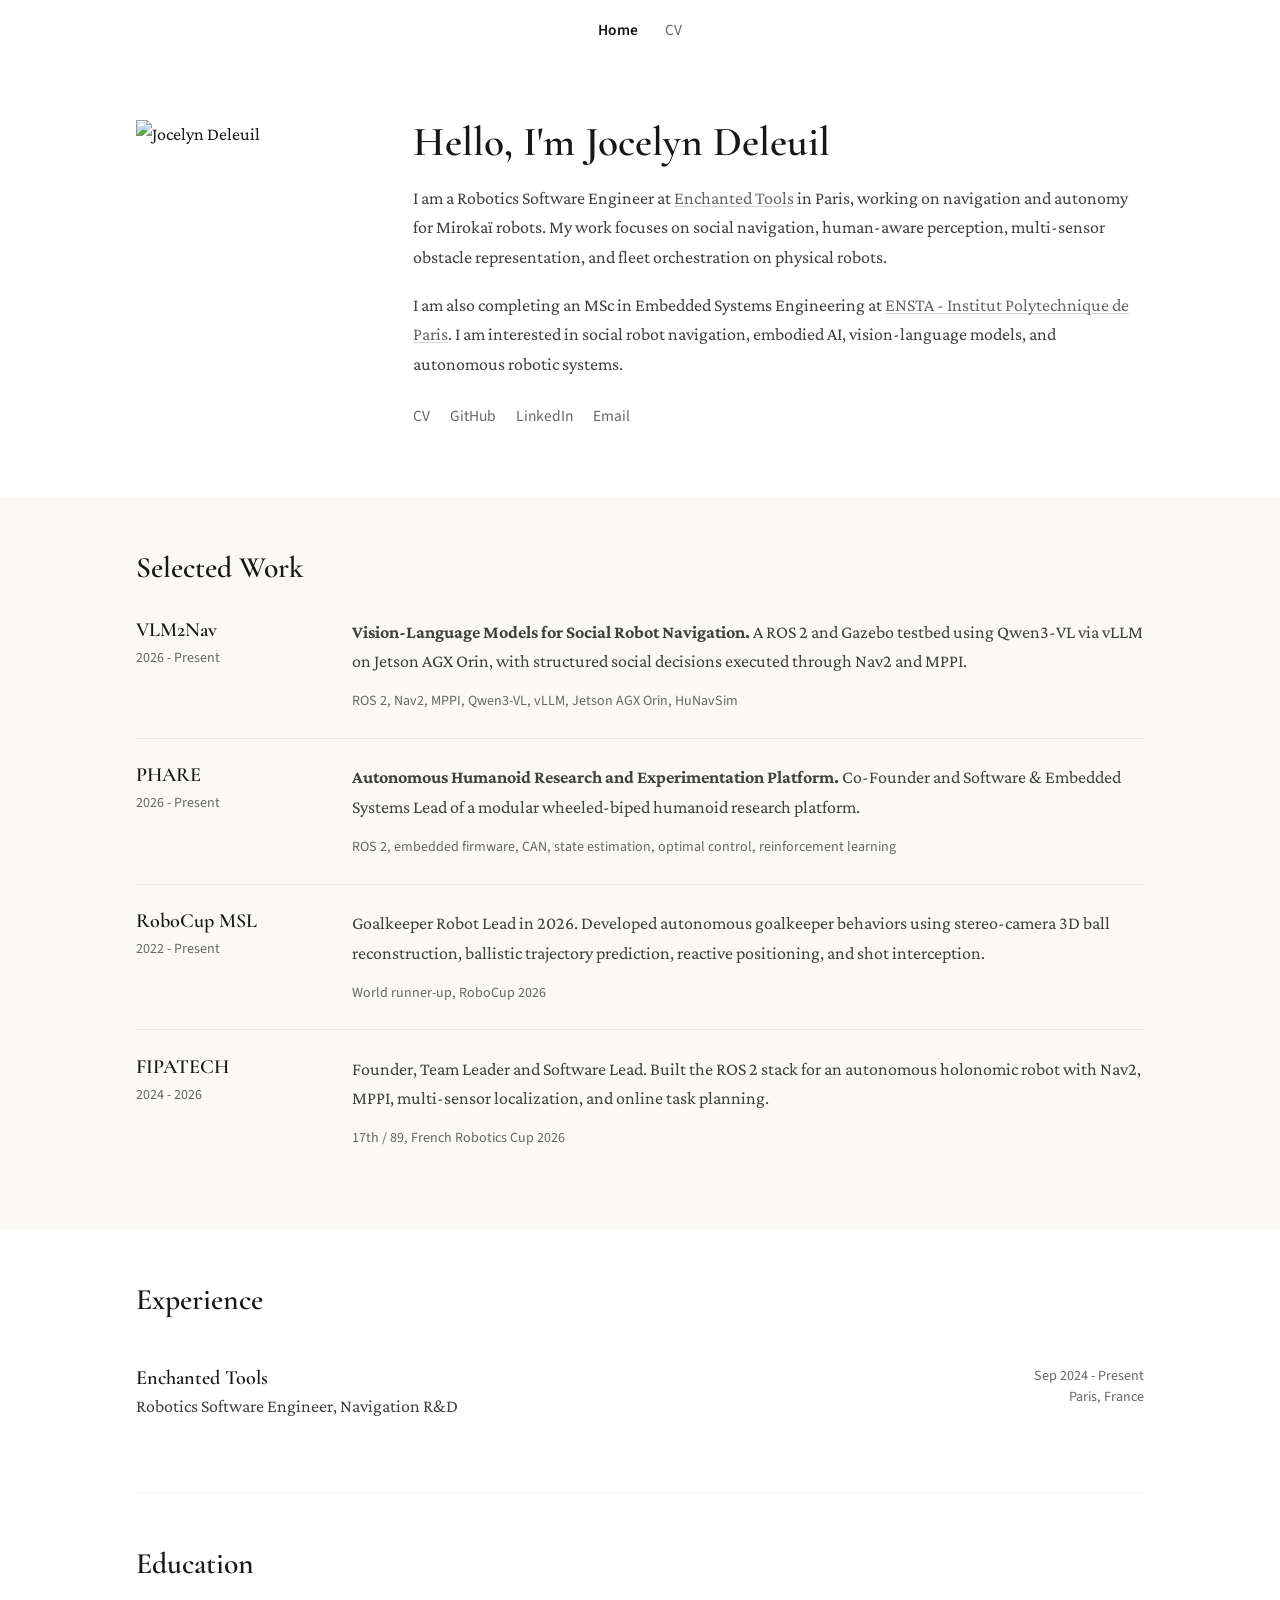
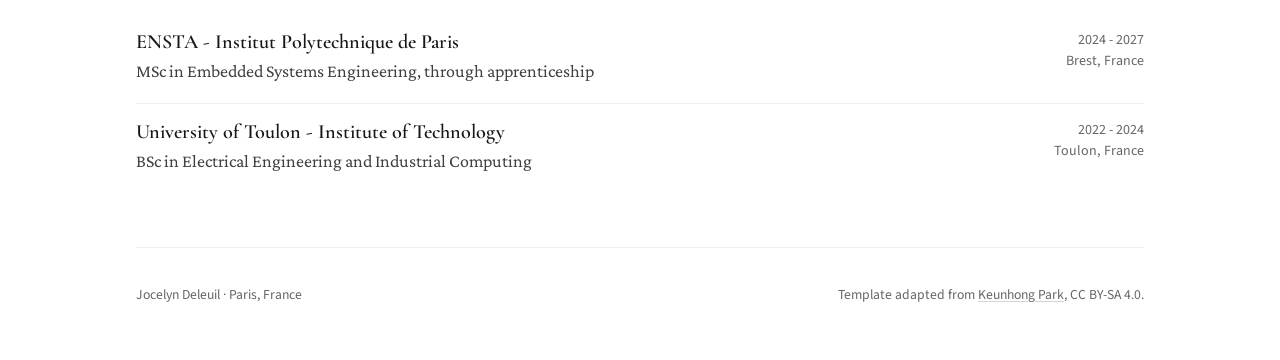
==== index.html @ f34249b8 "Adapt Keunhong Park template for Jocelyn Deleuil" ====
<!DOCTYPE html>
<html lang="en">
<head>
  <meta charset="UTF-8">
  <meta name="viewport" content="width=device-width, initial-scale=1.0">
  <title>Jocelyn Deleuil</title>
  <meta name="description" content="Jocelyn Deleuil - Robotics Software Engineer working on social navigation, autonomous robots, and ROS 2 systems.">
  <link rel="preconnect" href="https://fonts.googleapis.com">
  <link rel="preconnect" href="https://fonts.gstatic.com" crossorigin>
  <link href="https://fonts.googleapis.com/css2?family=Cormorant+Garamond:wght@400;500;600;700&family=Crimson+Pro:ital,wght@0,400;0,500;0,600;0,700;1,400&family=Source+Sans+3:wght@400;500;600&display=swap" rel="stylesheet">
  <link rel="stylesheet" href="/assets/css/styles.css">
</head>
<body>
  <header class="site-header">
    <nav class="nav wrap" aria-label="Main navigation">
      <a class="active" href="/">Home</a>
      <a href="/cv.html">CV</a>
    </nav>
  </header>

  <main>
    <section class="hero wrap">
      <img class="portrait" src="https://avatars.githubusercontent.com/u/101664783?v=4" alt="Jocelyn Deleuil">
      <div class="bio">
        <h1>Hello, I'm Jocelyn Deleuil</h1>
        <p>
          I am a Robotics Software Engineer at <a href="https://enchanted.tools/">Enchanted Tools</a> in Paris,
          working on navigation and autonomy for Mirokaï robots. My work focuses on social navigation,
          human-aware perception, multi-sensor obstacle representation, and fleet orchestration on physical robots.
        </p>
        <p>
          I am also completing an MSc in Embedded Systems Engineering at
          <a href="https://www.ensta.fr/">ENSTA - Institut Polytechnique de Paris</a>.
          I am interested in social robot navigation, embodied AI, vision-language models, and autonomous robotic systems.
        </p>
        <div class="links" aria-label="Profile links">
          <a href="/cv.html">CV</a>
          <a href="https://github.com/lilblueyes">GitHub</a>
          <a href="https://www.linkedin.com/in/jocelyn-deleuil/">LinkedIn</a>
          <a href="mailto:jocelyn.deleuil@ensta.fr">Email</a>
        </div>
      </div>
    </section>

    <section class="band">
      <div class="wrap section-inner">
        <h2>Selected Work</h2>

        <article class="work-item">
          <div class="work-title">
            <h3>VLM2Nav</h3>
            <span>2026 - Present</span>
          </div>
          <div>
            <p><strong>Vision-Language Models for Social Robot Navigation.</strong> A ROS 2 and Gazebo testbed using Qwen3-VL via vLLM on Jetson AGX Orin, with structured social decisions executed through Nav2 and MPPI.</p>
            <p class="meta">ROS 2, Nav2, MPPI, Qwen3-VL, vLLM, Jetson AGX Orin, HuNavSim</p>
          </div>
        </article>

        <article class="work-item">
          <div class="work-title">
            <h3>PHARE</h3>
            <span>2026 - Present</span>
          </div>
          <div>
            <p><strong>Autonomous Humanoid Research and Experimentation Platform.</strong> Co-Founder and Software &amp; Embedded Systems Lead of a modular wheeled-biped humanoid research platform.</p>
            <p class="meta">ROS 2, embedded firmware, CAN, state estimation, optimal control, reinforcement learning</p>
          </div>
        </article>

        <article class="work-item">
          <div class="work-title">
            <h3>RoboCup MSL</h3>
            <span>2022 - Present</span>
          </div>
          <div>
            <p>Goalkeeper Robot Lead in 2026. Developed autonomous goalkeeper behaviors using stereo-camera 3D ball reconstruction, ballistic trajectory prediction, reactive positioning, and shot interception.</p>
            <p class="meta">World runner-up, RoboCup 2026</p>
          </div>
        </article>

        <article class="work-item">
          <div class="work-title">
            <h3>FIPATECH</h3>
            <span>2024 - 2026</span>
          </div>
          <div>
            <p>Founder, Team Leader and Software Lead. Built the ROS 2 stack for an autonomous holonomic robot with Nav2, MPPI, multi-sensor localization, and online task planning.</p>
            <p class="meta">17th / 89, French Robotics Cup 2026</p>
          </div>
        </article>
      </div>
    </section>

    <section class="wrap section-inner plain-section">
      <h2>Experience</h2>
      <div class="simple-row">
        <div>
          <h3>Enchanted Tools</h3>
          <p>Robotics Software Engineer, Navigation R&amp;D</p>
        </div>
        <span>Sep 2024 - Present<br>Paris, France</span>
      </div>
    </section>

    <section class="wrap section-inner plain-section">
      <h2>Education</h2>
      <div class="simple-row">
        <div>
          <h3>ENSTA - Institut Polytechnique de Paris</h3>
          <p>MSc in Embedded Systems Engineering, through apprenticeship</p>
        </div>
        <span>2024 - 2027<br>Brest, France</span>
      </div>
      <div class="simple-row">
        <div>
          <h3>University of Toulon - Institute of Technology</h3>
          <p>BSc in Electrical Engineering and Industrial Computing</p>
        </div>
        <span>2022 - 2024<br>Toulon, France</span>
      </div>
    </section>
  </main>

  <footer class="footer wrap">
    <p>Jocelyn Deleuil · Paris, France</p>
    <p class="credit">Template adapted from <a href="https://github.com/keunhong/keunhong.github.io">Keunhong Park</a>, CC BY-SA 4.0.</p>
  </footer>
</body>
</html>
---- assets/css/styles.css ----
:root {
  --surface: #ffffff;
  --surface-muted: #faf9f5;
  --text: #171717;
  --text-body: #404040;
  --text-muted: #666666;
  --border: #e5e5e5;
  --border-subtle: #f0f0f0;
  --link: #666666;
  --link-hover: #171717;
  --link-underline: #d4d4d4;
  --serif: 'Crimson Pro', Georgia, Cambria, serif;
  --display: 'Cormorant Garamond', Georgia, serif;
  --sans: 'Source Sans 3', system-ui, sans-serif;
}

* { box-sizing: border-box; }
html { font-family: var(--serif); font-size: 18px; line-height: 1.65; }
body { margin: 0; background: var(--surface); color: var(--text); }
img { display: block; max-width: 100%; }

.wrap { width: min(100% - 2rem, 56rem); margin: 0 auto; }

a {
  color: var(--link);
  text-decoration: underline;
  text-decoration-color: var(--link-underline);
  text-decoration-thickness: 1px;
  text-underline-offset: 2px;
}
a:hover { color: var(--link-hover); }

.site-header { padding: 1rem 0; background: var(--surface); }
.nav { display: flex; justify-content: center; gap: 1.5rem; font-family: var(--sans); font-size: .86rem; }
.nav a { text-decoration: none; color: var(--text-muted); }
.nav a:hover, .nav a.active { color: var(--text); }
.nav a.active { font-weight: 600; }

.hero { display: flex; align-items: flex-start; gap: 2.4rem; padding: 3.25rem 0 3.75rem; }
.portrait { width: 13rem; height: 13rem; object-fit: cover; flex: 0 0 auto; }
.bio { flex: 1; min-width: 0; }
h1, h2, h3 { font-family: var(--display); color: var(--text); }
h1 { margin: 0 0 1rem; font-size: 2.3rem; line-height: 1.1; font-weight: 600; }
h2 { margin: 0 0 1.8rem; font-size: 1.65rem; line-height: 1.15; font-weight: 600; }
h3 { margin: 0; font-size: 1.12rem; line-height: 1.2; font-weight: 600; }
p { margin: 0 0 1rem; color: var(--text-body); }
.links { display: flex; flex-wrap: wrap; gap: 1.1rem; margin-top: 1.35rem; font-family: var(--sans); font-size: .86rem; }
.links a { text-decoration: none; }

.band { background: var(--surface-muted); }
.section-inner { padding: 3rem 0; }
.plain-section { border-bottom: 1px solid var(--border-subtle); }

.work-item { display: grid; grid-template-columns: 10rem minmax(0, 1fr); gap: 2rem; padding: 1.35rem 0; border-top: 1px solid rgba(0,0,0,.06); }
.work-item:first-of-type { border-top: 0; padding-top: 0; }
.work-title span, .meta, .simple-row > span { font-family: var(--sans); font-size: .78rem; color: var(--text-muted); }
.work-item p:last-child { margin-bottom: 0; }
.meta { margin-top: -.25rem; }

.simple-row { display: flex; justify-content: space-between; gap: 2rem; padding: .9rem 0; }
.simple-row + .simple-row { border-top: 1px solid var(--border-subtle); }
.simple-row p { margin: .15rem 0 0; }
.simple-row > span { flex: 0 0 auto; text-align: right; line-height: 1.5; }

.footer { display: flex; justify-content: space-between; gap: 2rem; padding: 2rem 0 3rem; font-family: var(--sans); font-size: .76rem; color: var(--text-muted); }
.footer p { margin: 0; color: inherit; }
.credit { text-align: right; }

.cv { padding: 2.7rem 0 3rem; }
.cv-header { display: flex; justify-content: space-between; gap: 2rem; align-items: flex-start; padding-bottom: 1.5rem; border-bottom: 1px solid var(--border); }
.cv-header h1 { margin-bottom: .2rem; }
.cv-role { font-size: 1.05rem; margin: 0; }
.cv-contact { display: flex; flex-direction: column; align-items: flex-end; font-family: var(--sans); font-size: .78rem; line-height: 1.6; }
.cv-contact a { text-decoration: none; }
.cv-section { margin-top: 2rem; }
.cv-section h2 { font-size: 1.45rem; margin-bottom: 1rem; }
.cv-section p { margin-bottom: .35rem; }
.cv-row { display: grid; grid-template-columns: minmax(0, 1fr) 12rem; gap: 1.5rem; margin-bottom: 1rem; }
.cv-row > div:last-child { text-align: right; font-family: var(--sans); font-size: .78rem; color: var(--text-muted); }
.cv-row span { color: var(--text-body); }
.cv-row-block ul { margin: .6rem 0 0; padding-left: 1.1rem; color: var(--text-body); }
.cv-row-block li { margin-bottom: .3rem; }
.cv-project { position: relative; padding-right: 9rem; margin-bottom: 1rem; }
.cv-project > span { position: absolute; top: 0; right: 0; font-family: var(--sans); font-size: .78rem; color: var(--text-muted); }
.cv-project p { margin-top: .2rem; }

@media (max-width: 720px) {
  html { font-size: 17px; }
  .hero { flex-direction: column; gap: 1.6rem; padding-top: 2.2rem; }
  .portrait { width: 10rem; height: 10rem; }
  .work-item { grid-template-columns: 1fr; gap: .5rem; }
  .simple-row, .cv-header { flex-direction: column; }
  .simple-row > span { text-align: left; }
  .footer { flex-direction: column; gap: .6rem; }
  .credit { text-align: left; }
  .cv-contact { align-items: flex-start; }
  .cv-row { grid-template-columns: 1fr; gap: .2rem; }
  .cv-row > div:last-child { text-align: left; }
  .cv-project { padding-right: 0; }
  .cv-project > span { position: static; display: block; margin-top: .15rem; }
}

@media print {
  html, body { font-size: 10pt; background: white !important; }
  .no-print { display: none !important; }
  a { color: inherit !important; text-decoration: none !important; }
  .cv { width: 100%; padding: 0; }
  .cv-section { break-inside: avoid; }
  .cv-header { margin-top: 0; }
}
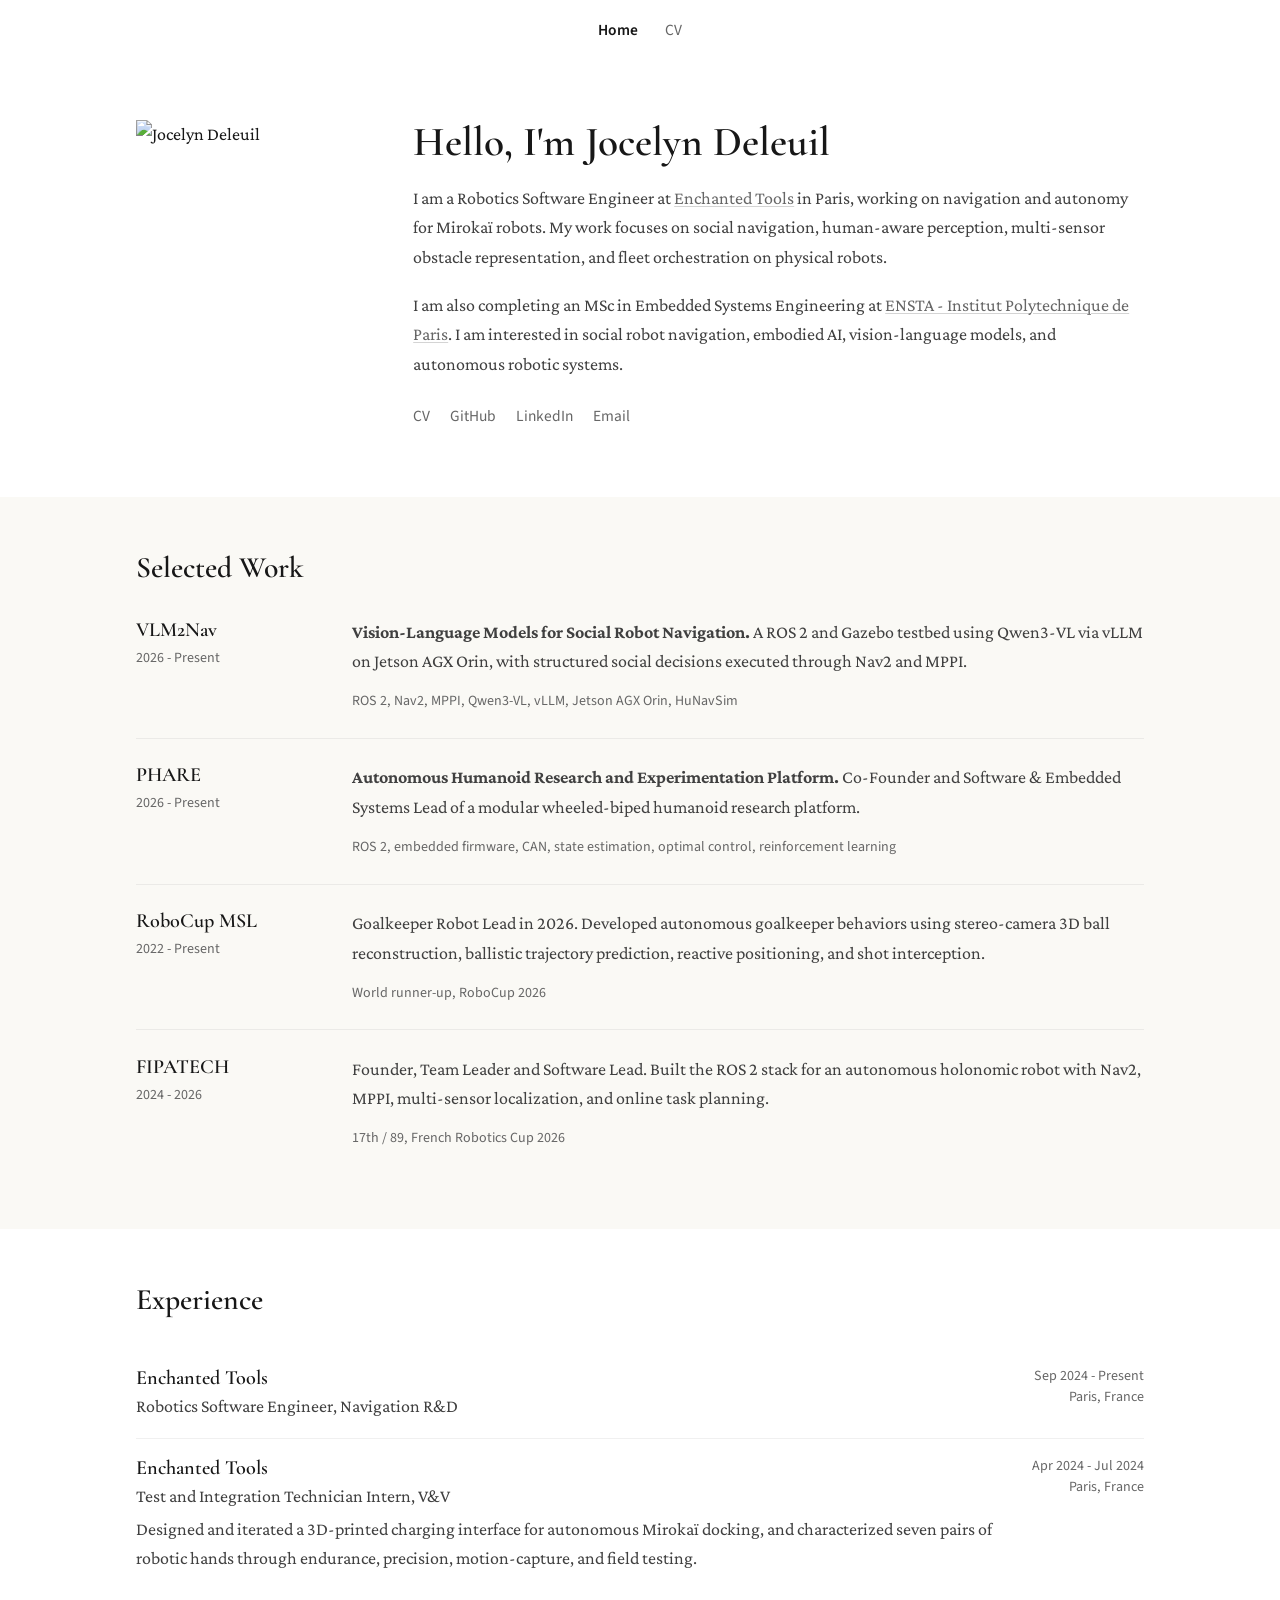
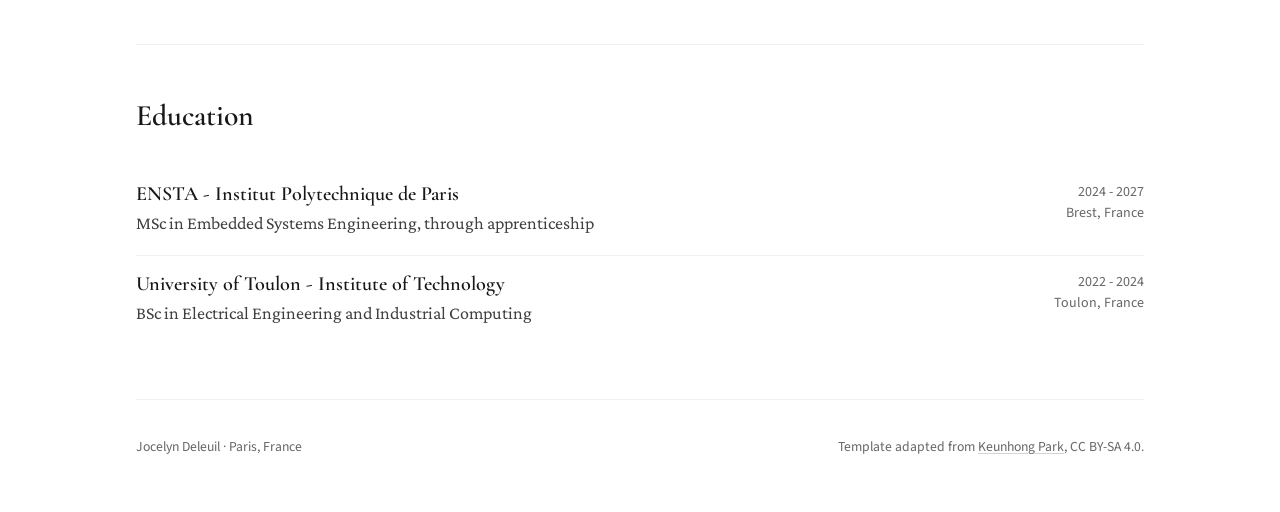
==== commit 8ecac239: "Add profile photo and internship experience" ====
--- a/index.html
+++ b/index.html
@@ -20,7 +20,7 @@
 
   <main>
     <section class="hero wrap">
-      <img class="portrait" src="https://avatars.githubusercontent.com/u/101664783?v=4" alt="Jocelyn Deleuil">
+      <img class="portrait" src="/assets/img/jocelyn-profile.jpg" alt="Jocelyn Deleuil">
       <div class="bio">
         <h1>Hello, I'm Jocelyn Deleuil</h1>
         <p>
@@ -101,6 +101,14 @@
         </div>
         <span>Sep 2024 - Present<br>Paris, France</span>
       </div>
+      <div class="simple-row">
+        <div>
+          <h3>Enchanted Tools</h3>
+          <p>Test and Integration Technician Intern, V&amp;V</p>
+          <p>Designed and iterated a 3D-printed charging interface for autonomous Mirokaï docking, and characterized seven pairs of robotic hands through endurance, precision, motion-capture, and field testing.</p>
+        </div>
+        <span>Apr 2024 - Jul 2024<br>Paris, France</span>
+      </div>
     </section>
 
     <section class="wrap section-inner plain-section">
--- a/assets/css/styles.css
+++ b/assets/css/styles.css
@@ -68,6 +68,8 @@
 
 .cv { padding: 2.7rem 0 3rem; }
 .cv-header { display: flex; justify-content: space-between; gap: 2rem; align-items: flex-start; padding-bottom: 1.5rem; border-bottom: 1px solid var(--border); }
+.cv-identity { display: flex; align-items: center; gap: 1rem; }
+.cv-photo { width: 5rem; height: 5rem; object-fit: cover; flex: 0 0 auto; }
 .cv-header h1 { margin-bottom: .2rem; }
 .cv-role { font-size: 1.05rem; margin: 0; }
 .cv-contact { display: flex; flex-direction: column; align-items: flex-end; font-family: var(--sans); font-size: .78rem; line-height: 1.6; }
@@ -89,7 +91,7 @@
   .hero { flex-direction: column; gap: 1.6rem; padding-top: 2.2rem; }
   .portrait { width: 10rem; height: 10rem; }
   .work-item { grid-template-columns: 1fr; gap: .5rem; }
-  .simple-row, .cv-header { flex-direction: column; }
+  .simple-row, .cv-header, .cv-identity { flex-direction: column; }
   .simple-row > span { text-align: left; }
   .footer { flex-direction: column; gap: .6rem; }
   .credit { text-align: left; }
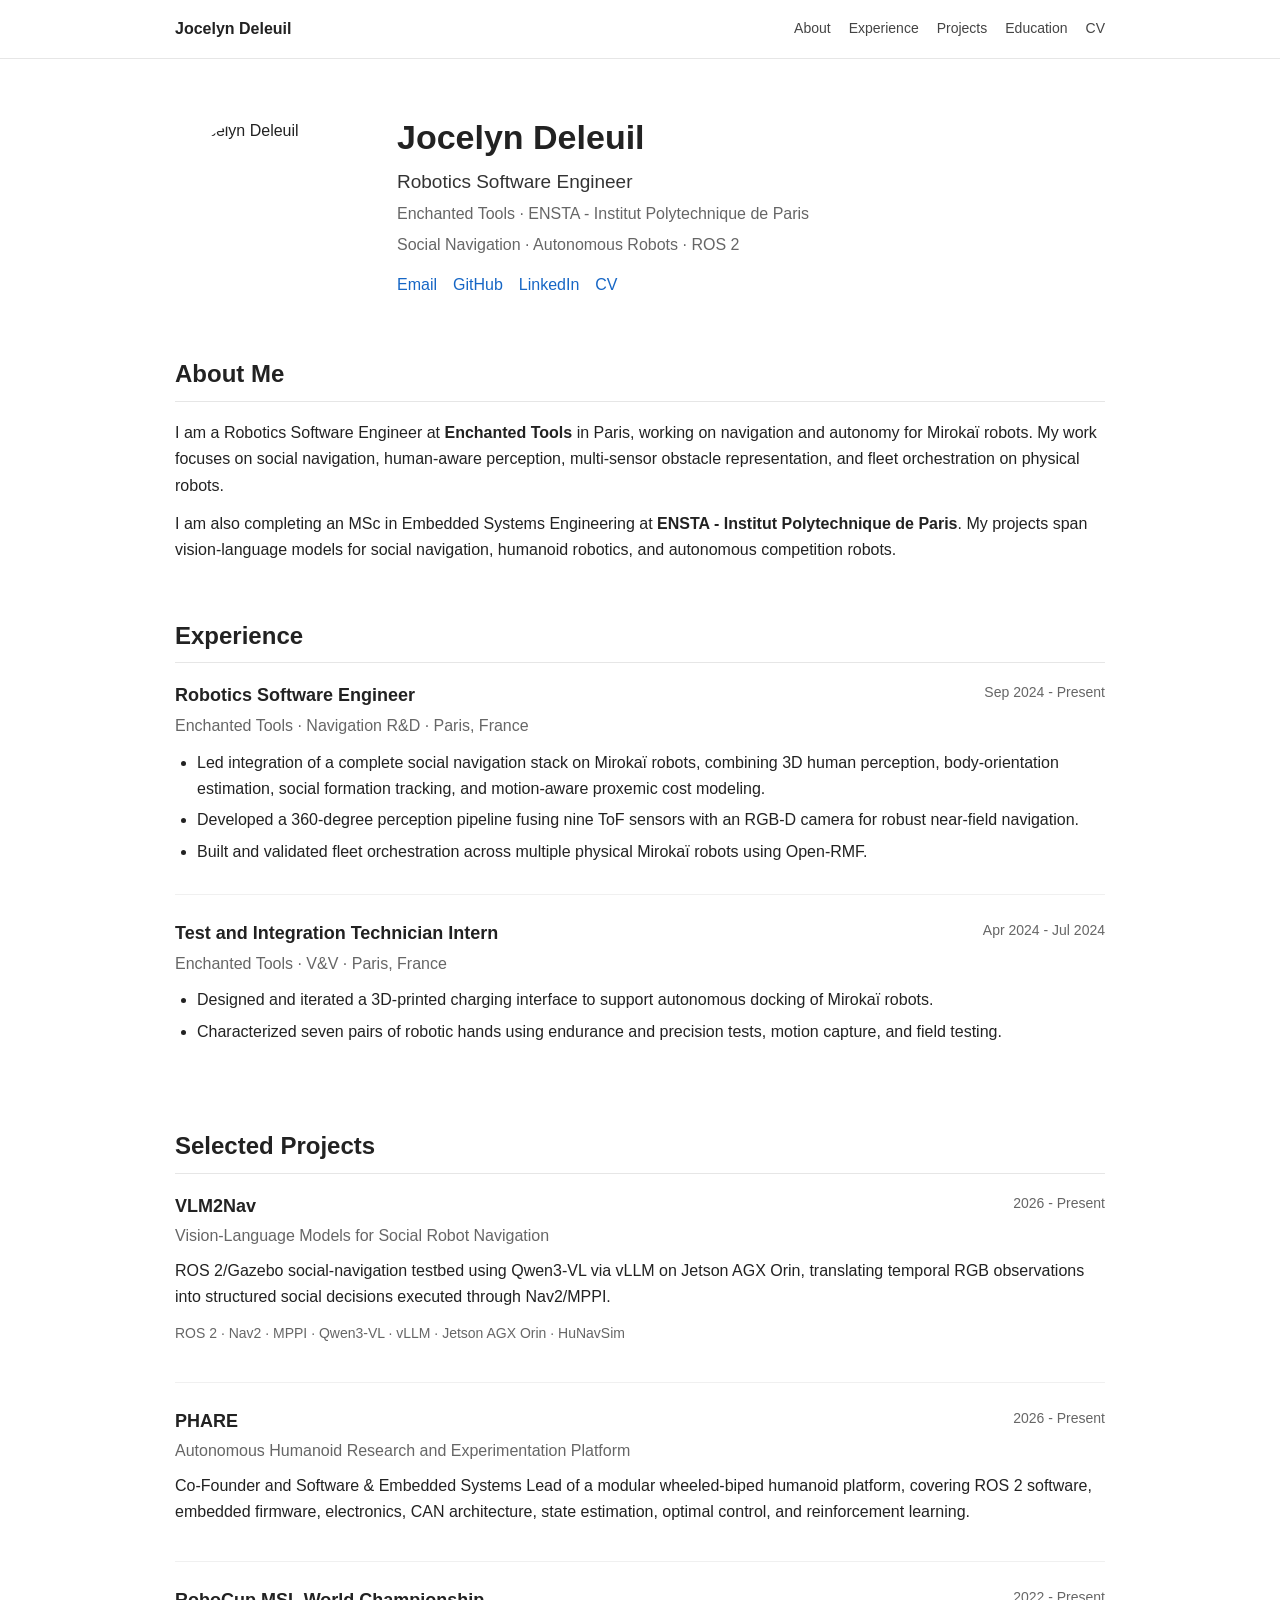
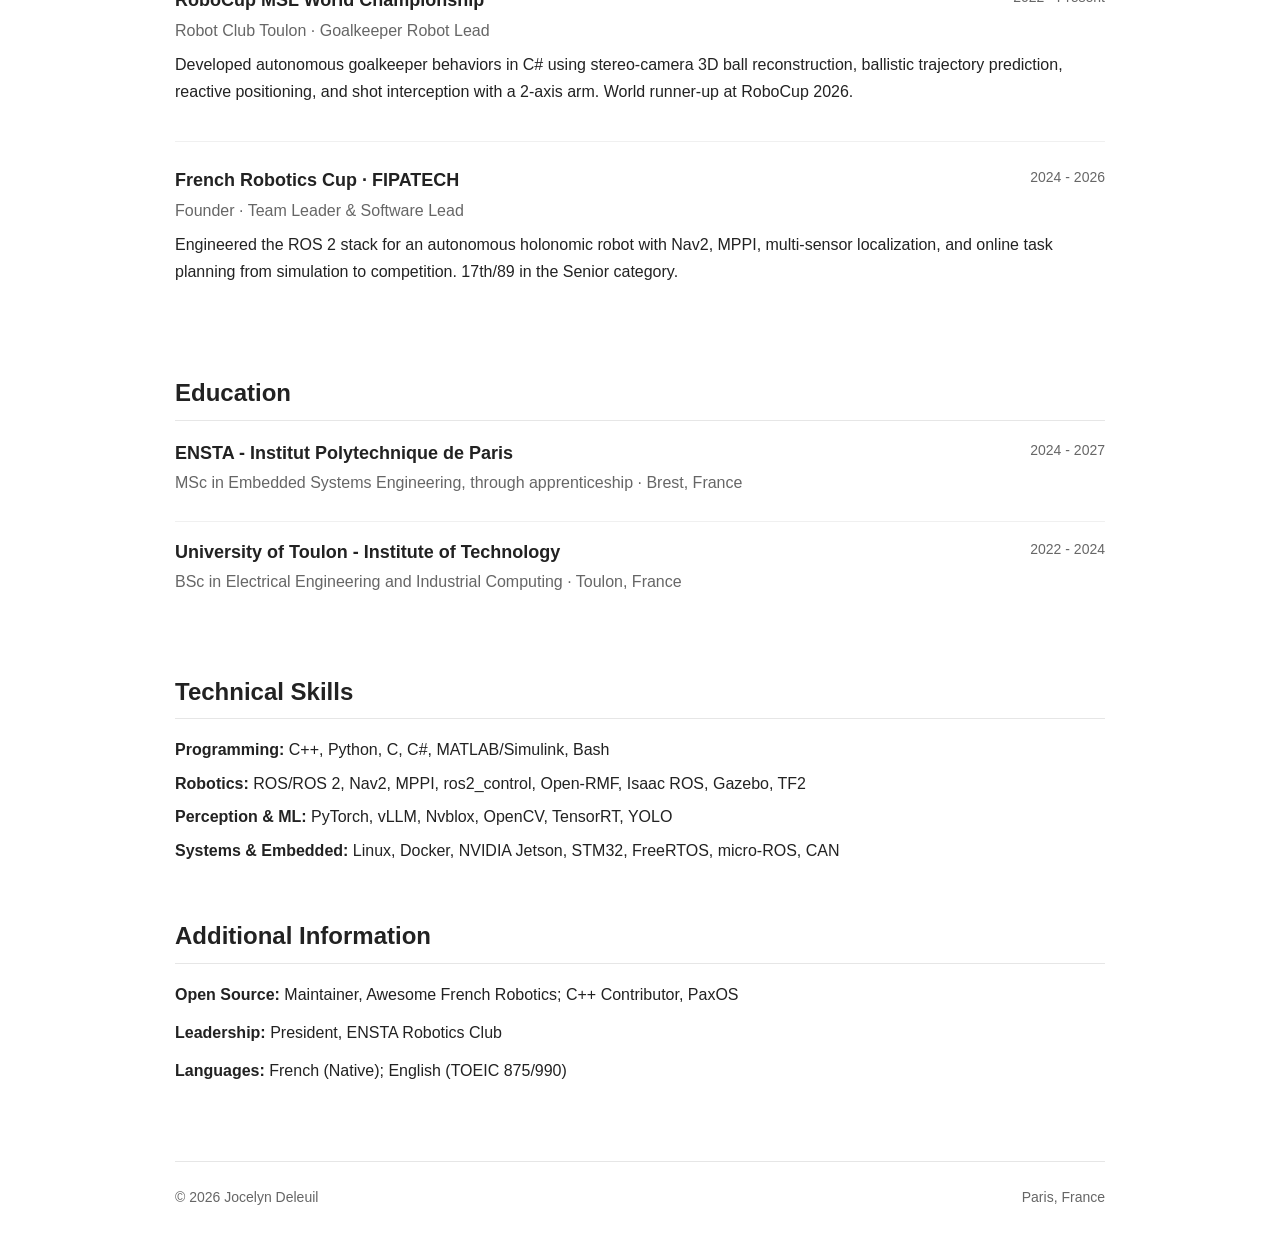
==== commit e34101ad: "Restore previous portfolio styling" ====
--- a/index.html
+++ b/index.html
@@ -1,138 +1,176 @@
-<!DOCTYPE html>
+<!doctype html>
 <html lang="en">
 <head>
-  <meta charset="UTF-8">
-  <meta name="viewport" content="width=device-width, initial-scale=1.0">
+  <meta charset="utf-8">
+  <meta name="viewport" content="width=device-width, initial-scale=1">
   <title>Jocelyn Deleuil</title>
   <meta name="description" content="Jocelyn Deleuil - Robotics Software Engineer working on social navigation, autonomous robots, and ROS 2 systems.">
-  <link rel="preconnect" href="https://fonts.googleapis.com">
-  <link rel="preconnect" href="https://fonts.gstatic.com" crossorigin>
-  <link href="https://fonts.googleapis.com/css2?family=Cormorant+Garamond:wght@400;500;600;700&family=Crimson+Pro:ital,wght@0,400;0,500;0,600;0,700;1,400&family=Source+Sans+3:wght@400;500;600&display=swap" rel="stylesheet">
-  <link rel="stylesheet" href="/assets/css/styles.css">
+  <link rel="stylesheet" href="styles.css">
 </head>
 <body>
-  <header class="site-header">
-    <nav class="nav wrap" aria-label="Main navigation">
-      <a class="active" href="/">Home</a>
-      <a href="/cv.html">CV</a>
-    </nav>
+  <header class="topbar">
+    <div class="wrap nav">
+      <a class="name" href="#top">Jocelyn Deleuil</a>
+      <nav aria-label="Primary">
+        <a href="#about">About</a>
+        <a href="#experience">Experience</a>
+        <a href="#projects">Projects</a>
+        <a href="#education">Education</a>
+        <a href="/cv.html">CV</a>
+      </nav>
+    </div>
   </header>
 
-  <main>
-    <section class="hero wrap">
-      <img class="portrait" src="/assets/img/jocelyn-profile.jpg" alt="Jocelyn Deleuil">
-      <div class="bio">
-        <h1>Hello, I'm Jocelyn Deleuil</h1>
-        <p>
-          I am a Robotics Software Engineer at <a href="https://enchanted.tools/">Enchanted Tools</a> in Paris,
-          working on navigation and autonomy for Mirokaï robots. My work focuses on social navigation,
-          human-aware perception, multi-sensor obstacle representation, and fleet orchestration on physical robots.
-        </p>
-        <p>
-          I am also completing an MSc in Embedded Systems Engineering at
-          <a href="https://www.ensta.fr/">ENSTA - Institut Polytechnique de Paris</a>.
-          I am interested in social robot navigation, embodied AI, vision-language models, and autonomous robotic systems.
-        </p>
-        <div class="links" aria-label="Profile links">
-          <a href="/cv.html">CV</a>
+  <main id="top" class="wrap">
+    <section class="profile">
+      <img class="avatar" src="/assets/img/jocelyn-profile.jpg" alt="Jocelyn Deleuil">
+      <div class="profile-text">
+        <h1>Jocelyn Deleuil</h1>
+        <p class="role">Robotics Software Engineer</p>
+        <p class="affiliation">Enchanted Tools · ENSTA - Institut Polytechnique de Paris</p>
+        <p class="focus">Social Navigation · Autonomous Robots · ROS 2</p>
+        <div class="links">
+          <a href="mailto:jocelyn.deleuil@ensta.fr">Email</a>
           <a href="https://github.com/lilblueyes">GitHub</a>
           <a href="https://www.linkedin.com/in/jocelyn-deleuil/">LinkedIn</a>
-          <a href="mailto:jocelyn.deleuil@ensta.fr">Email</a>
+          <a href="/cv.html">CV</a>
         </div>
       </div>
     </section>
 
-    <section class="band">
-      <div class="wrap section-inner">
-        <h2>Selected Work</h2>
+    <section id="about">
+      <h2>About Me</h2>
+      <p>
+        I am a Robotics Software Engineer at <strong>Enchanted Tools</strong> in Paris, working on navigation and autonomy for Mirokaï robots. My work focuses on social navigation, human-aware perception, multi-sensor obstacle representation, and fleet orchestration on physical robots.
+      </p>
+      <p>
+        I am also completing an MSc in Embedded Systems Engineering at <strong>ENSTA - Institut Polytechnique de Paris</strong>. My projects span vision-language models for social navigation, humanoid robotics, and autonomous competition robots.
+      </p>
+    </section>
 
-        <article class="work-item">
-          <div class="work-title">
-            <h3>VLM2Nav</h3>
-            <span>2026 - Present</span>
+    <section id="experience">
+      <h2>Experience</h2>
+      <div class="item">
+        <div class="item-head">
+          <div>
+            <h3>Robotics Software Engineer</h3>
+            <p class="sub">Enchanted Tools · Navigation R&amp;D · Paris, France</p>
           </div>
+          <span class="date">Sep 2024 - Present</span>
+        </div>
+        <ul>
+          <li>Led integration of a complete social navigation stack on Mirokaï robots, combining 3D human perception, body-orientation estimation, social formation tracking, and motion-aware proxemic cost modeling.</li>
+          <li>Developed a 360-degree perception pipeline fusing nine ToF sensors with an RGB-D camera for robust near-field navigation.</li>
+          <li>Built and validated fleet orchestration across multiple physical Mirokaï robots using Open-RMF.</li>
+        </ul>
+      </div>
+      <div class="item">
+        <div class="item-head">
           <div>
-            <p><strong>Vision-Language Models for Social Robot Navigation.</strong> A ROS 2 and Gazebo testbed using Qwen3-VL via vLLM on Jetson AGX Orin, with structured social decisions executed through Nav2 and MPPI.</p>
-            <p class="meta">ROS 2, Nav2, MPPI, Qwen3-VL, vLLM, Jetson AGX Orin, HuNavSim</p>
+            <h3>Test and Integration Technician Intern</h3>
+            <p class="sub">Enchanted Tools · V&amp;V · Paris, France</p>
           </div>
-        </article>
-
-        <article class="work-item">
-          <div class="work-title">
-            <h3>PHARE</h3>
-            <span>2026 - Present</span>
-          </div>
-          <div>
-            <p><strong>Autonomous Humanoid Research and Experimentation Platform.</strong> Co-Founder and Software &amp; Embedded Systems Lead of a modular wheeled-biped humanoid research platform.</p>
-            <p class="meta">ROS 2, embedded firmware, CAN, state estimation, optimal control, reinforcement learning</p>
-          </div>
-        </article>
-
-        <article class="work-item">
-          <div class="work-title">
-            <h3>RoboCup MSL</h3>
-            <span>2022 - Present</span>
-          </div>
-          <div>
-            <p>Goalkeeper Robot Lead in 2026. Developed autonomous goalkeeper behaviors using stereo-camera 3D ball reconstruction, ballistic trajectory prediction, reactive positioning, and shot interception.</p>
-            <p class="meta">World runner-up, RoboCup 2026</p>
-          </div>
-        </article>
-
-        <article class="work-item">
-          <div class="work-title">
-            <h3>FIPATECH</h3>
-            <span>2024 - 2026</span>
-          </div>
-          <div>
-            <p>Founder, Team Leader and Software Lead. Built the ROS 2 stack for an autonomous holonomic robot with Nav2, MPPI, multi-sensor localization, and online task planning.</p>
-            <p class="meta">17th / 89, French Robotics Cup 2026</p>
-          </div>
-        </article>
+          <span class="date">Apr 2024 - Jul 2024</span>
+        </div>
+        <ul>
+          <li>Designed and iterated a 3D-printed charging interface to support autonomous docking of Mirokaï robots.</li>
+          <li>Characterized seven pairs of robotic hands using endurance and precision tests, motion capture, and field testing.</li>
+        </ul>
       </div>
     </section>
 
-    <section class="wrap section-inner plain-section">
-      <h2>Experience</h2>
-      <div class="simple-row">
-        <div>
-          <h3>Enchanted Tools</h3>
-          <p>Robotics Software Engineer, Navigation R&amp;D</p>
+    <section id="projects">
+      <h2>Selected Projects</h2>
+
+      <div class="item">
+        <div class="item-head">
+          <div>
+            <h3>VLM2Nav</h3>
+            <p class="sub">Vision-Language Models for Social Robot Navigation</p>
+          </div>
+          <span class="date">2026 - Present</span>
         </div>
-        <span>Sep 2024 - Present<br>Paris, France</span>
+        <p>ROS 2/Gazebo social-navigation testbed using Qwen3-VL via vLLM on Jetson AGX Orin, translating temporal RGB observations into structured social decisions executed through Nav2/MPPI.</p>
+        <p class="meta">ROS 2 · Nav2 · MPPI · Qwen3-VL · vLLM · Jetson AGX Orin · HuNavSim</p>
       </div>
-      <div class="simple-row">
-        <div>
-          <h3>Enchanted Tools</h3>
-          <p>Test and Integration Technician Intern, V&amp;V</p>
-          <p>Designed and iterated a 3D-printed charging interface for autonomous Mirokaï docking, and characterized seven pairs of robotic hands through endurance, precision, motion-capture, and field testing.</p>
+
+      <div class="item">
+        <div class="item-head">
+          <div>
+            <h3>PHARE</h3>
+            <p class="sub">Autonomous Humanoid Research and Experimentation Platform</p>
+          </div>
+          <span class="date">2026 - Present</span>
         </div>
-        <span>Apr 2024 - Jul 2024<br>Paris, France</span>
+        <p>Co-Founder and Software &amp; Embedded Systems Lead of a modular wheeled-biped humanoid platform, covering ROS 2 software, embedded firmware, electronics, CAN architecture, state estimation, optimal control, and reinforcement learning.</p>
+      </div>
+
+      <div class="item">
+        <div class="item-head">
+          <div>
+            <h3>RoboCup MSL World Championship</h3>
+            <p class="sub">Robot Club Toulon · Goalkeeper Robot Lead</p>
+          </div>
+          <span class="date">2022 - Present</span>
+        </div>
+        <p>Developed autonomous goalkeeper behaviors in C# using stereo-camera 3D ball reconstruction, ballistic trajectory prediction, reactive positioning, and shot interception with a 2-axis arm. World runner-up at RoboCup 2026.</p>
+      </div>
+
+      <div class="item">
+        <div class="item-head">
+          <div>
+            <h3>French Robotics Cup · FIPATECH</h3>
+            <p class="sub">Founder · Team Leader &amp; Software Lead</p>
+          </div>
+          <span class="date">2024 - 2026</span>
+        </div>
+        <p>Engineered the ROS 2 stack for an autonomous holonomic robot with Nav2, MPPI, multi-sensor localization, and online task planning from simulation to competition. 17th/89 in the Senior category.</p>
       </div>
     </section>
 
-    <section class="wrap section-inner plain-section">
+    <section id="education">
       <h2>Education</h2>
-      <div class="simple-row">
-        <div>
-          <h3>ENSTA - Institut Polytechnique de Paris</h3>
-          <p>MSc in Embedded Systems Engineering, through apprenticeship</p>
+      <div class="item compact">
+        <div class="item-head">
+          <div>
+            <h3>ENSTA - Institut Polytechnique de Paris</h3>
+            <p class="sub">MSc in Embedded Systems Engineering, through apprenticeship · Brest, France</p>
+          </div>
+          <span class="date">2024 - 2027</span>
         </div>
-        <span>2024 - 2027<br>Brest, France</span>
       </div>
-      <div class="simple-row">
-        <div>
-          <h3>University of Toulon - Institute of Technology</h3>
-          <p>BSc in Electrical Engineering and Industrial Computing</p>
+      <div class="item compact">
+        <div class="item-head">
+          <div>
+            <h3>University of Toulon - Institute of Technology</h3>
+            <p class="sub">BSc in Electrical Engineering and Industrial Computing · Toulon, France</p>
+          </div>
+          <span class="date">2022 - 2024</span>
         </div>
-        <span>2022 - 2024<br>Toulon, France</span>
       </div>
+    </section>
+
+    <section>
+      <h2>Technical Skills</h2>
+      <div class="skills">
+        <p><strong>Programming:</strong> C++, Python, C, C#, MATLAB/Simulink, Bash</p>
+        <p><strong>Robotics:</strong> ROS/ROS 2, Nav2, MPPI, ros2_control, Open-RMF, Isaac ROS, Gazebo, TF2</p>
+        <p><strong>Perception &amp; ML:</strong> PyTorch, vLLM, Nvblox, OpenCV, TensorRT, YOLO</p>
+        <p><strong>Systems &amp; Embedded:</strong> Linux, Docker, NVIDIA Jetson, STM32, FreeRTOS, micro-ROS, CAN</p>
+      </div>
+    </section>
+
+    <section>
+      <h2>Additional Information</h2>
+      <p><strong>Open Source:</strong> Maintainer, Awesome French Robotics; C++ Contributor, PaxOS</p>
+      <p><strong>Leadership:</strong> President, ENSTA Robotics Club</p>
+      <p><strong>Languages:</strong> French (Native); English (TOEIC 875/990)</p>
     </section>
   </main>
 
-  <footer class="footer wrap">
-    <p>Jocelyn Deleuil · Paris, France</p>
-    <p class="credit">Template adapted from <a href="https://github.com/keunhong/keunhong.github.io">Keunhong Park</a>, CC BY-SA 4.0.</p>
+  <footer class="wrap footer">
+    <span>© 2026 Jocelyn Deleuil</span>
+    <span>Paris, France</span>
   </footer>
 </body>
 </html>
--- a/styles.css
+++ b/styles.css
@@ -0,0 +1,188 @@
+:root {
+  --text: #222;
+  --muted: #666;
+  --border: #e6e6e6;
+  --link: #1666c5;
+  --max-width: 930px;
+}
+
+* { box-sizing: border-box; }
+html { scroll-behavior: smooth; }
+body {
+  margin: 0;
+  color: var(--text);
+  background: #fff;
+  font-family: -apple-system, BlinkMacSystemFont, "Segoe UI", Roboto, Helvetica, Arial, sans-serif;
+  font-size: 16px;
+  line-height: 1.65;
+}
+
+a { color: var(--link); text-decoration: none; }
+a:hover { text-decoration: underline; }
+
+.wrap {
+  width: min(calc(100% - 40px), var(--max-width));
+  margin: 0 auto;
+}
+
+.topbar {
+  border-bottom: 1px solid var(--border);
+  background: rgba(255, 255, 255, 0.96);
+  position: sticky;
+  top: 0;
+  z-index: 10;
+}
+
+.nav {
+  min-height: 58px;
+  display: flex;
+  align-items: center;
+  justify-content: space-between;
+  gap: 24px;
+}
+
+.name {
+  color: var(--text);
+  font-weight: 650;
+}
+
+nav {
+  display: flex;
+  gap: 18px;
+  flex-wrap: wrap;
+}
+nav a { color: #444; font-size: 14px; }
+
+main { padding: 58px 0 24px; }
+
+.profile {
+  display: grid;
+  grid-template-columns: 180px 1fr;
+  gap: 42px;
+  align-items: center;
+  margin-bottom: 56px;
+}
+
+.avatar {
+  width: 180px;
+  height: 180px;
+  object-fit: cover;
+  border-radius: 50%;
+}
+
+h1 {
+  font-size: 34px;
+  line-height: 1.2;
+  margin: 0 0 8px;
+  font-weight: 650;
+}
+
+.role {
+  margin: 0;
+  font-size: 19px;
+  color: #333;
+}
+
+.affiliation,
+.focus {
+  margin: 4px 0 0;
+  color: var(--muted);
+}
+
+.links {
+  margin-top: 14px;
+  display: flex;
+  gap: 16px;
+  flex-wrap: wrap;
+}
+
+section {
+  margin: 0 0 52px;
+}
+
+h2 {
+  font-size: 24px;
+  margin: 0 0 18px;
+  font-weight: 650;
+  border-bottom: 1px solid var(--border);
+  padding-bottom: 7px;
+}
+
+h3 {
+  font-size: 18px;
+  margin: 0;
+  font-weight: 650;
+}
+
+p { margin: 0 0 12px; }
+
+.item {
+  padding: 0 0 24px;
+  margin: 0 0 24px;
+  border-bottom: 1px solid #f0f0f0;
+}
+.item:last-child { border-bottom: 0; margin-bottom: 0; }
+.item.compact { padding-bottom: 16px; margin-bottom: 16px; }
+
+.item-head {
+  display: flex;
+  justify-content: space-between;
+  align-items: flex-start;
+  gap: 24px;
+  margin-bottom: 8px;
+}
+
+.sub {
+  color: var(--muted);
+  margin: 2px 0 0;
+}
+
+.date {
+  color: var(--muted);
+  white-space: nowrap;
+  font-size: 14px;
+}
+
+ul {
+  margin: 10px 0 0;
+  padding-left: 22px;
+}
+li { margin-bottom: 5px; }
+
+.meta {
+  color: var(--muted);
+  font-size: 14px;
+  margin-top: 8px;
+}
+
+.skills p { margin-bottom: 7px; }
+
+.footer {
+  display: flex;
+  justify-content: space-between;
+  gap: 16px;
+  color: var(--muted);
+  font-size: 14px;
+  padding: 24px 0 42px;
+  border-top: 1px solid var(--border);
+}
+
+@media (max-width: 720px) {
+  .nav { align-items: flex-start; flex-direction: column; padding: 14px 0; }
+  nav { gap: 12px; }
+  main { padding-top: 38px; }
+  .profile { grid-template-columns: 1fr; gap: 22px; }
+  .avatar { width: 145px; height: 145px; }
+  .item-head { flex-direction: column; gap: 4px; }
+  .date { white-space: normal; }
+  .footer { flex-direction: column; }
+}
+
+@media print {
+  .topbar, .footer { display: none; }
+  body { font-size: 12px; }
+  main { padding-top: 0; }
+  section { margin-bottom: 24px; }
+  .profile { margin-bottom: 28px; grid-template-columns: 110px 1fr; gap: 24px; }
+  .avatar { width: 110px; height: 110px; }
+}
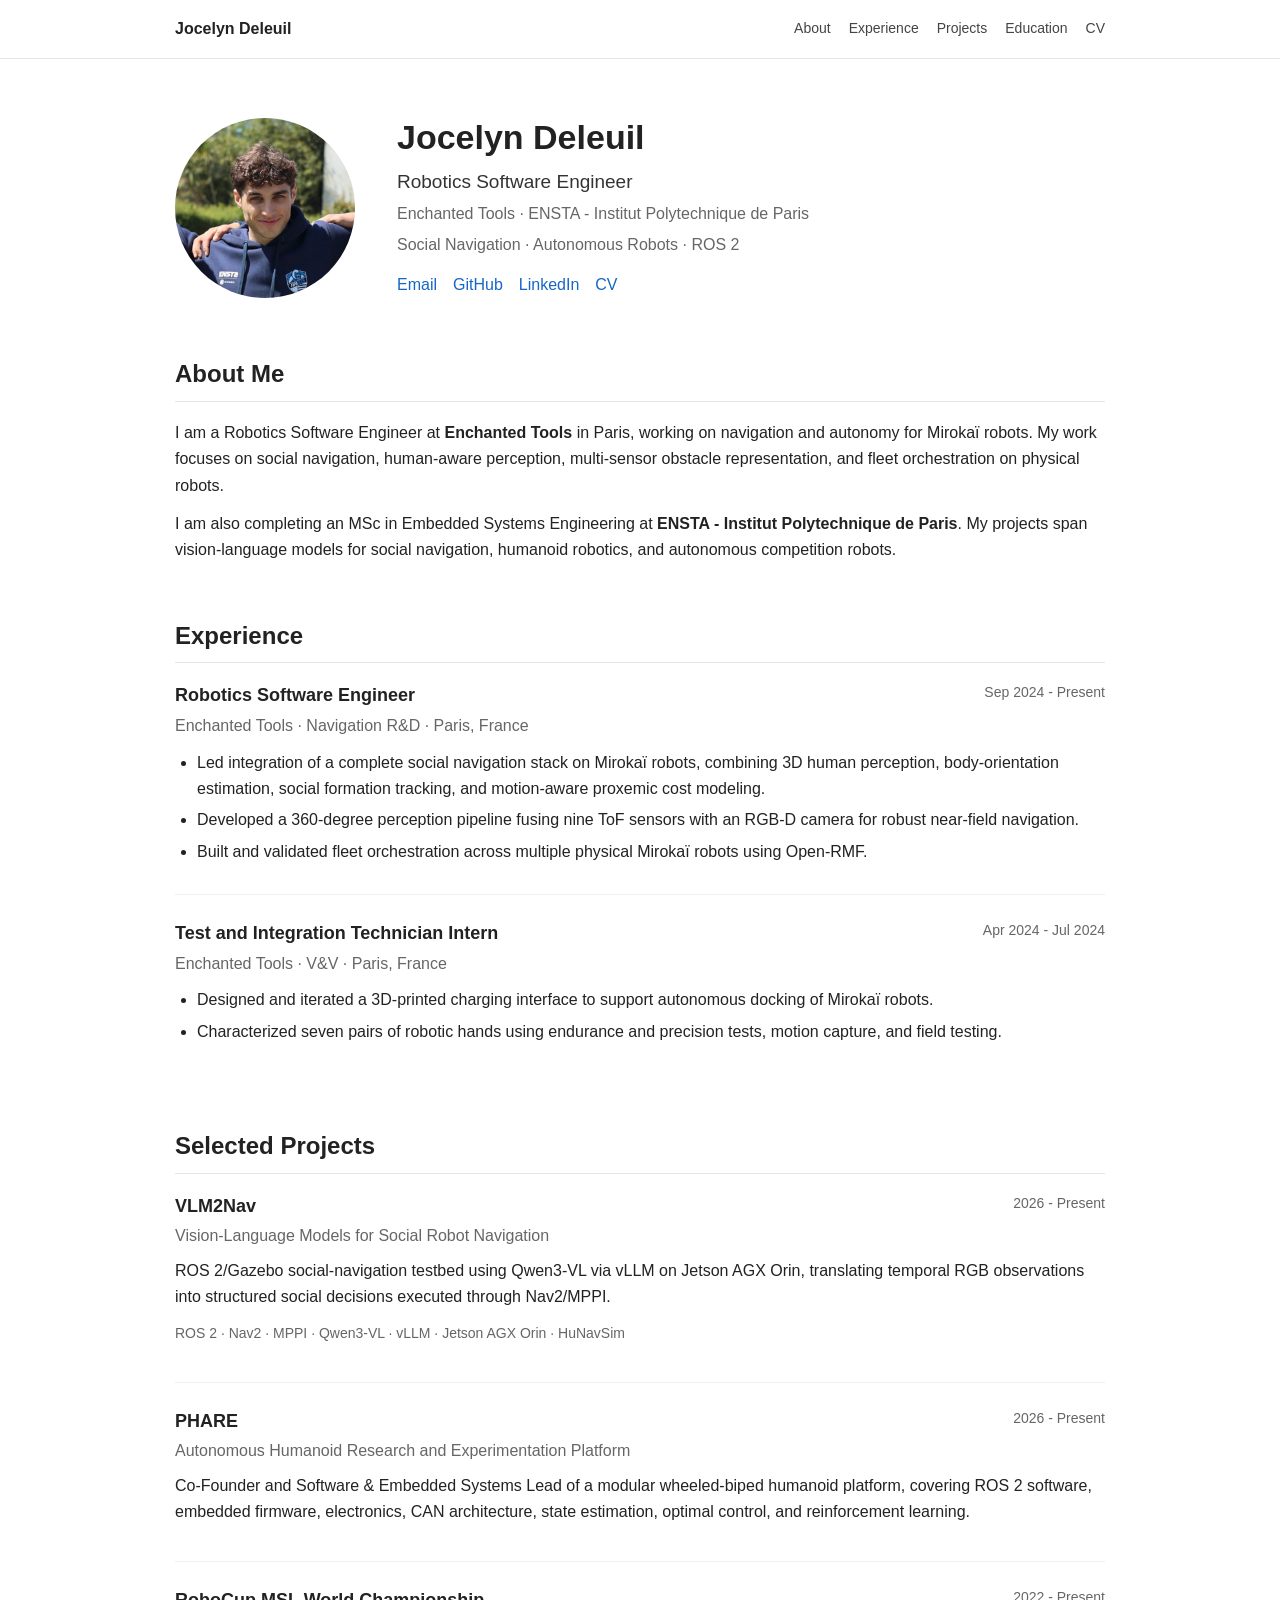
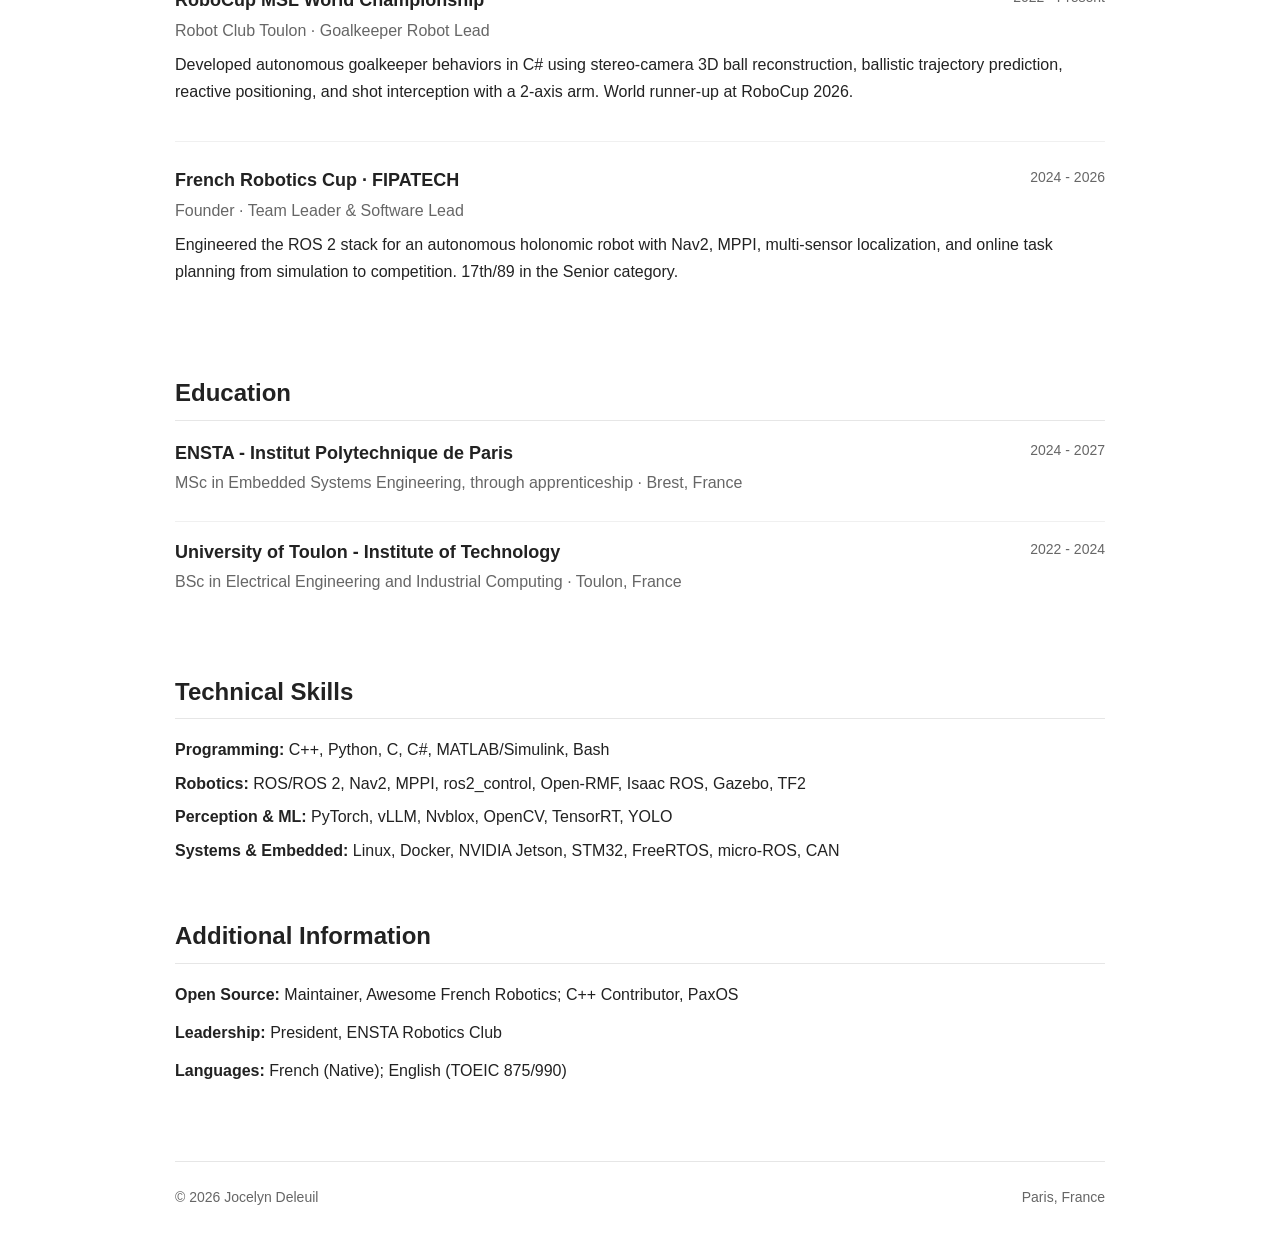
==== commit 6ac740b3: "Use portfolio favicon on homepage" ====
--- a/index.html
+++ b/index.html
@@ -5,6 +5,7 @@
   <meta name="viewport" content="width=device-width, initial-scale=1">
   <title>Jocelyn Deleuil</title>
   <meta name="description" content="Jocelyn Deleuil - Robotics Software Engineer working on social navigation, autonomous robots, and ROS 2 systems.">
+  <link rel="icon" type="image/png" href="/favicon.png">
   <link rel="stylesheet" href="styles.css">
 </head>
 <body>
@@ -23,7 +24,7 @@
 
   <main id="top" class="wrap">
     <section class="profile">
-      <img class="avatar" src="/assets/img/jocelyn-profile.jpg" alt="Jocelyn Deleuil">
+      <img class="avatar" src="assets/img/jocelyn-profile.jpg" alt="Jocelyn Deleuil">
       <div class="profile-text">
         <h1>Jocelyn Deleuil</h1>
         <p class="role">Robotics Software Engineer</p>
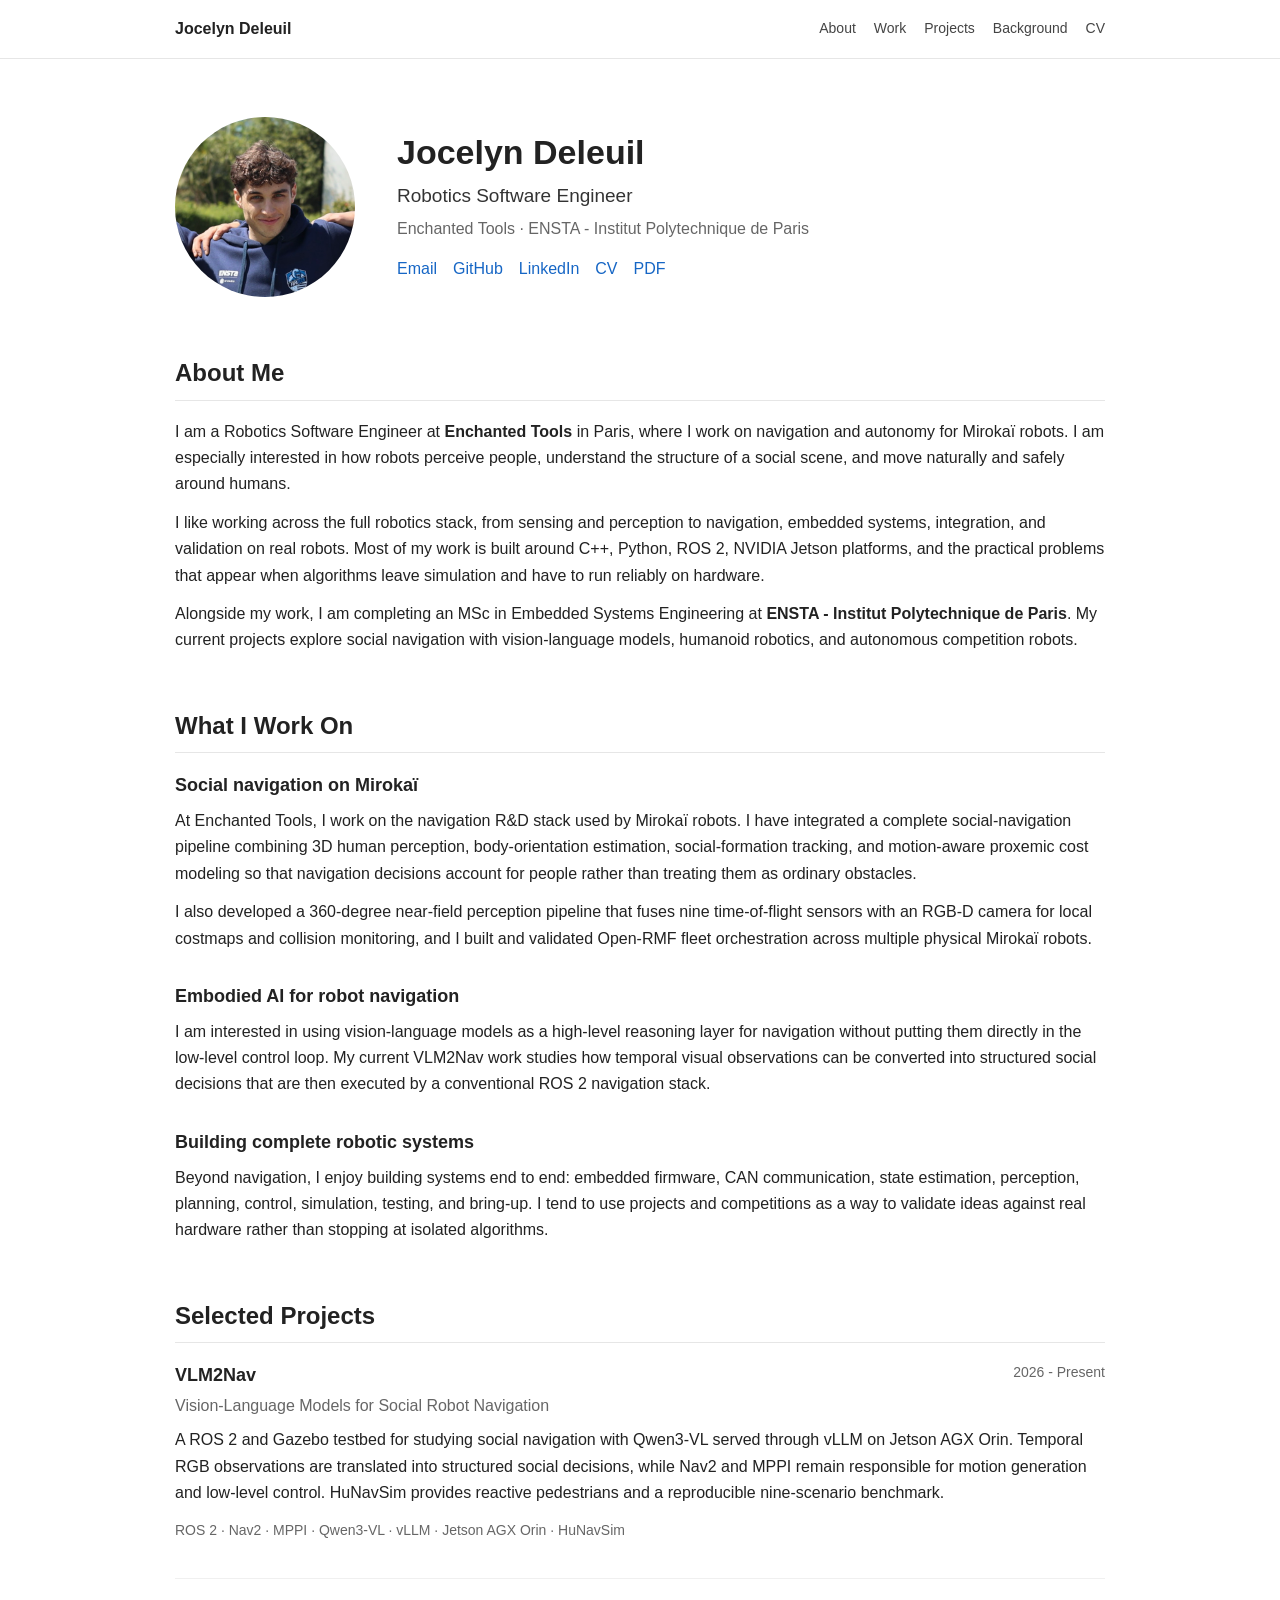
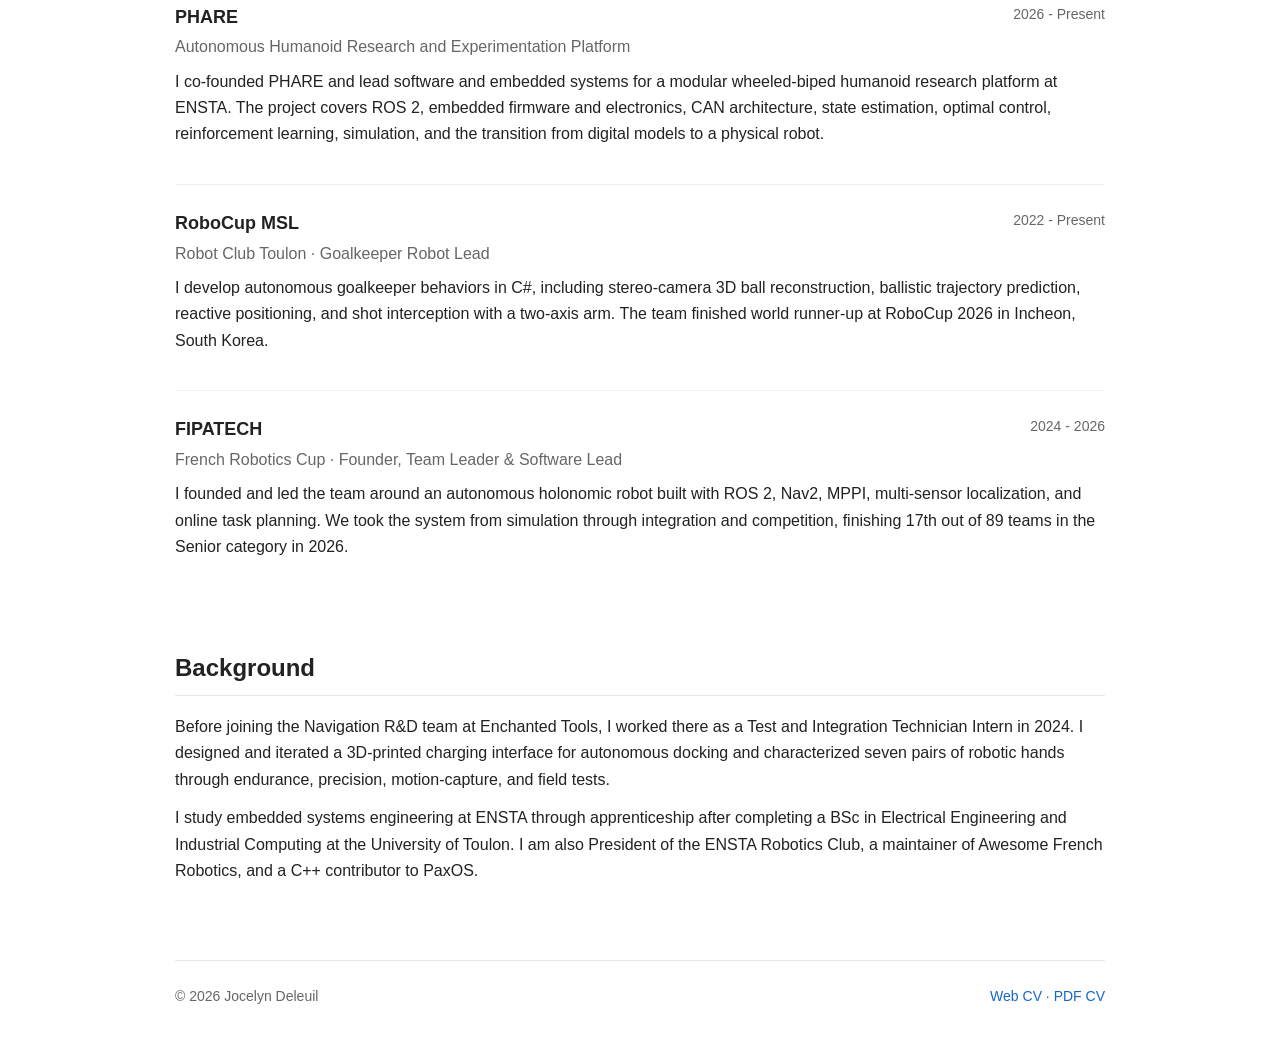
==== commit 62c5fcfe: "Separate profile homepage from CV and clean site" ====
--- a/index.html
+++ b/index.html
@@ -3,9 +3,43 @@
 <head>
   <meta charset="utf-8">
   <meta name="viewport" content="width=device-width, initial-scale=1">
-  <title>Jocelyn Deleuil</title>
-  <meta name="description" content="Jocelyn Deleuil - Robotics Software Engineer working on social navigation, autonomous robots, and ROS 2 systems.">
+  <title>Jocelyn Deleuil | Robotics Software Engineer</title>
+  <meta name="description" content="Jocelyn Deleuil is a Robotics Software Engineer at Enchanted Tools working on social navigation, autonomous robots, embodied AI, and ROS 2 systems.">
+  <link rel="canonical" href="https://www.jocelyn-deleuil.com/">
   <link rel="icon" type="image/png" href="/favicon.png">
+
+  <meta property="og:type" content="profile">
+  <meta property="og:title" content="Jocelyn Deleuil | Robotics Software Engineer">
+  <meta property="og:description" content="Robotics Software Engineer working on social navigation, autonomous robots, embodied AI, and ROS 2 systems.">
+  <meta property="og:url" content="https://www.jocelyn-deleuil.com/">
+  <meta property="og:image" content="https://www.jocelyn-deleuil.com/assets/img/jocelyn-profile.jpg">
+  <meta property="og:image:alt" content="Jocelyn Deleuil">
+  <meta property="profile:first_name" content="Jocelyn">
+  <meta property="profile:last_name" content="Deleuil">
+  <meta name="twitter:card" content="summary">
+  <meta name="twitter:title" content="Jocelyn Deleuil | Robotics Software Engineer">
+  <meta name="twitter:description" content="Robotics Software Engineer working on social navigation, autonomous robots, embodied AI, and ROS 2 systems.">
+  <meta name="twitter:image" content="https://www.jocelyn-deleuil.com/assets/img/jocelyn-profile.jpg">
+
+  <script type="application/ld+json">
+  {
+    "@context": "https://schema.org",
+    "@type": "Person",
+    "name": "Jocelyn Deleuil",
+    "url": "https://www.jocelyn-deleuil.com/",
+    "image": "https://www.jocelyn-deleuil.com/assets/img/jocelyn-profile.jpg",
+    "jobTitle": "Robotics Software Engineer",
+    "worksFor": {
+      "@type": "Organization",
+      "name": "Enchanted Tools"
+    },
+    "sameAs": [
+      "https://github.com/lilblueyes",
+      "https://www.linkedin.com/in/jocelyn-deleuil/"
+    ]
+  }
+  </script>
+
   <link rel="stylesheet" href="styles.css">
 </head>
 <body>
@@ -14,9 +48,9 @@
       <a class="name" href="#top">Jocelyn Deleuil</a>
       <nav aria-label="Primary">
         <a href="#about">About</a>
-        <a href="#experience">Experience</a>
+        <a href="#work">Work</a>
         <a href="#projects">Projects</a>
-        <a href="#education">Education</a>
+        <a href="#background">Background</a>
         <a href="/cv.html">CV</a>
       </nav>
     </div>
@@ -29,12 +63,12 @@
         <h1>Jocelyn Deleuil</h1>
         <p class="role">Robotics Software Engineer</p>
         <p class="affiliation">Enchanted Tools · ENSTA - Institut Polytechnique de Paris</p>
-        <p class="focus">Social Navigation · Autonomous Robots · ROS 2</p>
         <div class="links">
           <a href="mailto:jocelyn.deleuil@ensta.fr">Email</a>
           <a href="https://github.com/lilblueyes">GitHub</a>
           <a href="https://www.linkedin.com/in/jocelyn-deleuil/">LinkedIn</a>
           <a href="/cv.html">CV</a>
+          <a href="/cv.pdf">PDF</a>
         </div>
       </div>
     </section>
@@ -42,48 +76,48 @@
     <section id="about">
       <h2>About Me</h2>
       <p>
-        I am a Robotics Software Engineer at <strong>Enchanted Tools</strong> in Paris, working on navigation and autonomy for Mirokaï robots. My work focuses on social navigation, human-aware perception, multi-sensor obstacle representation, and fleet orchestration on physical robots.
+        I am a Robotics Software Engineer at <strong>Enchanted Tools</strong> in Paris, where I work on navigation and autonomy for Mirokaï robots. I am especially interested in how robots perceive people, understand the structure of a social scene, and move naturally and safely around humans.
       </p>
       <p>
-        I am also completing an MSc in Embedded Systems Engineering at <strong>ENSTA - Institut Polytechnique de Paris</strong>. My projects span vision-language models for social navigation, humanoid robotics, and autonomous competition robots.
+        I like working across the full robotics stack, from sensing and perception to navigation, embedded systems, integration, and validation on real robots. Most of my work is built around C++, Python, ROS 2, NVIDIA Jetson platforms, and the practical problems that appear when algorithms leave simulation and have to run reliably on hardware.
+      </p>
+      <p>
+        Alongside my work, I am completing an MSc in Embedded Systems Engineering at <strong>ENSTA - Institut Polytechnique de Paris</strong>. My current projects explore social navigation with vision-language models, humanoid robotics, and autonomous competition robots.
       </p>
     </section>
 
-    <section id="experience">
-      <h2>Experience</h2>
-      <div class="item">
-        <div class="item-head">
-          <div>
-            <h3>Robotics Software Engineer</h3>
-            <p class="sub">Enchanted Tools · Navigation R&amp;D · Paris, France</p>
-          </div>
-          <span class="date">Sep 2024 - Present</span>
-        </div>
-        <ul>
-          <li>Led integration of a complete social navigation stack on Mirokaï robots, combining 3D human perception, body-orientation estimation, social formation tracking, and motion-aware proxemic cost modeling.</li>
-          <li>Developed a 360-degree perception pipeline fusing nine ToF sensors with an RGB-D camera for robust near-field navigation.</li>
-          <li>Built and validated fleet orchestration across multiple physical Mirokaï robots using Open-RMF.</li>
-        </ul>
+    <section id="work">
+      <h2>What I Work On</h2>
+
+      <div class="prose-item">
+        <h3>Social navigation on Mirokaï</h3>
+        <p>
+          At Enchanted Tools, I work on the navigation R&amp;D stack used by Mirokaï robots. I have integrated a complete social-navigation pipeline combining 3D human perception, body-orientation estimation, social-formation tracking, and motion-aware proxemic cost modeling so that navigation decisions account for people rather than treating them as ordinary obstacles.
+        </p>
+        <p>
+          I also developed a 360-degree near-field perception pipeline that fuses nine time-of-flight sensors with an RGB-D camera for local costmaps and collision monitoring, and I built and validated Open-RMF fleet orchestration across multiple physical Mirokaï robots.
+        </p>
       </div>
-      <div class="item">
-        <div class="item-head">
-          <div>
-            <h3>Test and Integration Technician Intern</h3>
-            <p class="sub">Enchanted Tools · V&amp;V · Paris, France</p>
-          </div>
-          <span class="date">Apr 2024 - Jul 2024</span>
-        </div>
-        <ul>
-          <li>Designed and iterated a 3D-printed charging interface to support autonomous docking of Mirokaï robots.</li>
-          <li>Characterized seven pairs of robotic hands using endurance and precision tests, motion capture, and field testing.</li>
-        </ul>
+
+      <div class="prose-item">
+        <h3>Embodied AI for robot navigation</h3>
+        <p>
+          I am interested in using vision-language models as a high-level reasoning layer for navigation without putting them directly in the low-level control loop. My current VLM2Nav work studies how temporal visual observations can be converted into structured social decisions that are then executed by a conventional ROS 2 navigation stack.
+        </p>
+      </div>
+
+      <div class="prose-item">
+        <h3>Building complete robotic systems</h3>
+        <p>
+          Beyond navigation, I enjoy building systems end to end: embedded firmware, CAN communication, state estimation, perception, planning, control, simulation, testing, and bring-up. I tend to use projects and competitions as a way to validate ideas against real hardware rather than stopping at isolated algorithms.
+        </p>
       </div>
     </section>
 
     <section id="projects">
       <h2>Selected Projects</h2>
 
-      <div class="item">
+      <article class="item project-item">
         <div class="item-head">
           <div>
             <h3>VLM2Nav</h3>
@@ -91,11 +125,13 @@
           </div>
           <span class="date">2026 - Present</span>
         </div>
-        <p>ROS 2/Gazebo social-navigation testbed using Qwen3-VL via vLLM on Jetson AGX Orin, translating temporal RGB observations into structured social decisions executed through Nav2/MPPI.</p>
+        <p>
+          A ROS 2 and Gazebo testbed for studying social navigation with Qwen3-VL served through vLLM on Jetson AGX Orin. Temporal RGB observations are translated into structured social decisions, while Nav2 and MPPI remain responsible for motion generation and low-level control. HuNavSim provides reactive pedestrians and a reproducible nine-scenario benchmark.
+        </p>
         <p class="meta">ROS 2 · Nav2 · MPPI · Qwen3-VL · vLLM · Jetson AGX Orin · HuNavSim</p>
-      </div>
+      </article>
 
-      <div class="item">
+      <article class="item project-item">
         <div class="item-head">
           <div>
             <h3>PHARE</h3>
@@ -103,75 +139,52 @@
           </div>
           <span class="date">2026 - Present</span>
         </div>
-        <p>Co-Founder and Software &amp; Embedded Systems Lead of a modular wheeled-biped humanoid platform, covering ROS 2 software, embedded firmware, electronics, CAN architecture, state estimation, optimal control, and reinforcement learning.</p>
-      </div>
+        <p>
+          I co-founded PHARE and lead software and embedded systems for a modular wheeled-biped humanoid research platform at ENSTA. The project covers ROS 2, embedded firmware and electronics, CAN architecture, state estimation, optimal control, reinforcement learning, simulation, and the transition from digital models to a physical robot.
+        </p>
+      </article>
 
-      <div class="item">
+      <article class="item project-item">
         <div class="item-head">
           <div>
-            <h3>RoboCup MSL World Championship</h3>
+            <h3>RoboCup MSL</h3>
             <p class="sub">Robot Club Toulon · Goalkeeper Robot Lead</p>
           </div>
           <span class="date">2022 - Present</span>
         </div>
-        <p>Developed autonomous goalkeeper behaviors in C# using stereo-camera 3D ball reconstruction, ballistic trajectory prediction, reactive positioning, and shot interception with a 2-axis arm. World runner-up at RoboCup 2026.</p>
-      </div>
+        <p>
+          I develop autonomous goalkeeper behaviors in C#, including stereo-camera 3D ball reconstruction, ballistic trajectory prediction, reactive positioning, and shot interception with a two-axis arm. The team finished world runner-up at RoboCup 2026 in Incheon, South Korea.
+        </p>
+      </article>
 
-      <div class="item">
+      <article class="item project-item">
         <div class="item-head">
           <div>
-            <h3>French Robotics Cup · FIPATECH</h3>
-            <p class="sub">Founder · Team Leader &amp; Software Lead</p>
+            <h3>FIPATECH</h3>
+            <p class="sub">French Robotics Cup · Founder, Team Leader &amp; Software Lead</p>
           </div>
           <span class="date">2024 - 2026</span>
         </div>
-        <p>Engineered the ROS 2 stack for an autonomous holonomic robot with Nav2, MPPI, multi-sensor localization, and online task planning from simulation to competition. 17th/89 in the Senior category.</p>
-      </div>
+        <p>
+          I founded and led the team around an autonomous holonomic robot built with ROS 2, Nav2, MPPI, multi-sensor localization, and online task planning. We took the system from simulation through integration and competition, finishing 17th out of 89 teams in the Senior category in 2026.
+        </p>
+      </article>
     </section>
 
-    <section id="education">
-      <h2>Education</h2>
-      <div class="item compact">
-        <div class="item-head">
-          <div>
-            <h3>ENSTA - Institut Polytechnique de Paris</h3>
-            <p class="sub">MSc in Embedded Systems Engineering, through apprenticeship · Brest, France</p>
-          </div>
-          <span class="date">2024 - 2027</span>
-        </div>
-      </div>
-      <div class="item compact">
-        <div class="item-head">
-          <div>
-            <h3>University of Toulon - Institute of Technology</h3>
-            <p class="sub">BSc in Electrical Engineering and Industrial Computing · Toulon, France</p>
-          </div>
-          <span class="date">2022 - 2024</span>
-        </div>
-      </div>
-    </section>
-
-    <section>
-      <h2>Technical Skills</h2>
-      <div class="skills">
-        <p><strong>Programming:</strong> C++, Python, C, C#, MATLAB/Simulink, Bash</p>
-        <p><strong>Robotics:</strong> ROS/ROS 2, Nav2, MPPI, ros2_control, Open-RMF, Isaac ROS, Gazebo, TF2</p>
-        <p><strong>Perception &amp; ML:</strong> PyTorch, vLLM, Nvblox, OpenCV, TensorRT, YOLO</p>
-        <p><strong>Systems &amp; Embedded:</strong> Linux, Docker, NVIDIA Jetson, STM32, FreeRTOS, micro-ROS, CAN</p>
-      </div>
-    </section>
-
-    <section>
-      <h2>Additional Information</h2>
-      <p><strong>Open Source:</strong> Maintainer, Awesome French Robotics; C++ Contributor, PaxOS</p>
-      <p><strong>Leadership:</strong> President, ENSTA Robotics Club</p>
-      <p><strong>Languages:</strong> French (Native); English (TOEIC 875/990)</p>
+    <section id="background">
+      <h2>Background</h2>
+      <p>
+        Before joining the Navigation R&amp;D team at Enchanted Tools, I worked there as a Test and Integration Technician Intern in 2024. I designed and iterated a 3D-printed charging interface for autonomous docking and characterized seven pairs of robotic hands through endurance, precision, motion-capture, and field tests.
+      </p>
+      <p>
+        I study embedded systems engineering at ENSTA through apprenticeship after completing a BSc in Electrical Engineering and Industrial Computing at the University of Toulon. I am also President of the ENSTA Robotics Club, a maintainer of Awesome French Robotics, and a C++ contributor to PaxOS.
+      </p>
     </section>
   </main>
 
   <footer class="wrap footer">
     <span>© 2026 Jocelyn Deleuil</span>
-    <span>Paris, France</span>
+    <span><a href="/cv.html">Web CV</a> · <a href="/cv.pdf">PDF CV</a></span>
   </footer>
 </body>
 </html>
--- a/styles.css
+++ b/styles.css
@@ -83,8 +83,7 @@
   color: #333;
 }
 
-.affiliation,
-.focus {
+.affiliation {
   margin: 4px 0 0;
   color: var(--muted);
 }
@@ -96,9 +95,7 @@
   flex-wrap: wrap;
 }
 
-section {
-  margin: 0 0 52px;
-}
+section { margin: 0 0 52px; }
 
 h2 {
   font-size: 24px;
@@ -116,6 +113,10 @@
 
 p { margin: 0 0 12px; }
 
+.prose-item { margin: 0 0 30px; }
+.prose-item:last-child { margin-bottom: 0; }
+.prose-item h3 { margin-bottom: 7px; }
+
 .item {
   padding: 0 0 24px;
   margin: 0 0 24px;
@@ -155,8 +156,6 @@
   margin-top: 8px;
 }
 
-.skills p { margin-bottom: 7px; }
-
 .footer {
   display: flex;
   justify-content: space-between;
@@ -165,6 +164,138 @@
   font-size: 14px;
   padding: 24px 0 42px;
   border-top: 1px solid var(--border);
+}
+
+/* CV page */
+.cv-page {
+  --max-width: 900px;
+  line-height: 1.48;
+}
+
+.cv-topbar {
+  border-bottom: 1px solid var(--border);
+}
+
+.cv-nav {
+  min-height: 52px;
+  display: flex;
+  justify-content: space-between;
+  align-items: center;
+  font-size: 14px;
+}
+
+.cv {
+  padding: 38px 0 20px;
+}
+
+.cv-header {
+  display: flex;
+  justify-content: space-between;
+  align-items: flex-start;
+  gap: 32px;
+  padding-bottom: 20px;
+  border-bottom: 2px solid #222;
+}
+
+.cv-identity {
+  display: flex;
+  align-items: center;
+  gap: 18px;
+}
+
+.cv-photo {
+  width: 88px;
+  height: 88px;
+  object-fit: cover;
+  border-radius: 50%;
+  flex: 0 0 auto;
+}
+
+.cv-header h1 {
+  font-size: 31px;
+  margin-bottom: 3px;
+}
+
+.cv-role {
+  margin: 0;
+  font-size: 16px;
+  font-weight: 600;
+}
+
+.cv-location {
+  margin: 2px 0 0;
+  color: var(--muted);
+  font-size: 14px;
+}
+
+.cv-contact {
+  display: flex;
+  flex-direction: column;
+  align-items: flex-end;
+  gap: 2px;
+  font-size: 13px;
+  line-height: 1.45;
+}
+
+.cv-section {
+  margin: 24px 0 0;
+}
+
+.cv-section h2 {
+  font-size: 18px;
+  text-transform: uppercase;
+  letter-spacing: .035em;
+  margin-bottom: 12px;
+  padding-bottom: 4px;
+}
+
+.cv-row {
+  display: grid;
+  grid-template-columns: minmax(0, 1fr) 185px;
+  gap: 24px;
+  margin-bottom: 14px;
+}
+
+.cv-row > div:last-child {
+  text-align: right;
+  color: var(--muted);
+  font-size: 13px;
+  line-height: 1.4;
+}
+
+.cv-row span { color: #444; }
+.cv-row small { color: var(--muted); font-size: 12.5px; line-height: 1.4; }
+.cv-row-block ul { margin-top: 6px; }
+.cv-row-block li { margin-bottom: 3px; }
+
+.cv-project {
+  position: relative;
+  padding-right: 130px;
+  margin-bottom: 11px;
+}
+
+.cv-project > span {
+  position: absolute;
+  right: 0;
+  top: 1px;
+  color: var(--muted);
+  font-size: 13px;
+}
+
+.cv-project p {
+  margin: 3px 0 0;
+  color: #444;
+}
+
+.cv-skills p,
+.cv-additional p { margin-bottom: 5px; }
+
+.cv-footer {
+  display: flex;
+  justify-content: space-between;
+  border-top: 1px solid var(--border);
+  padding: 18px 0 36px;
+  font-size: 14px;
 }
 
 @media (max-width: 720px) {
@@ -176,13 +307,39 @@
   .item-head { flex-direction: column; gap: 4px; }
   .date { white-space: normal; }
   .footer { flex-direction: column; }
+
+  .cv-header,
+  .cv-identity { flex-direction: column; }
+  .cv-contact { align-items: flex-start; }
+  .cv-row { grid-template-columns: 1fr; gap: 3px; }
+  .cv-row > div:last-child { text-align: left; }
+  .cv-project { padding-right: 0; }
+  .cv-project > span { position: static; display: block; margin-top: 2px; }
 }
 
 @media print {
-  .topbar, .footer { display: none; }
-  body { font-size: 12px; }
-  main { padding-top: 0; }
-  section { margin-bottom: 24px; }
-  .profile { margin-bottom: 28px; grid-template-columns: 110px 1fr; gap: 24px; }
-  .avatar { width: 110px; height: 110px; }
-}
+  @page { size: A4; margin: 7mm 9mm; }
+  html, body { background: #fff; }
+  body { font-size: 9pt; line-height: 1.29; }
+  .no-print, .topbar, .footer, .cv-topbar, .cv-footer { display: none !important; }
+  .wrap { width: 100%; max-width: none; }
+  main, .cv { padding: 0; }
+
+  .cv-header { gap: 18px; padding-bottom: 8px; }
+  .cv-photo { width: 58px; height: 58px; }
+  .cv-header h1 { font-size: 21pt; }
+  .cv-role { font-size: 9.8pt; }
+  .cv-location, .cv-contact, .cv-row > div:last-child, .cv-project > span { font-size: 8.1pt; }
+  .cv-contact { gap: 0; }
+
+  .cv-section { margin-top: 8px; break-inside: auto; }
+  .cv-section h2 { font-size: 10.2pt; margin-bottom: 4px; padding-bottom: 1px; }
+  .cv-row { grid-template-columns: minmax(0, 1fr) 39mm; gap: 12px; margin-bottom: 4px; break-inside: avoid; }
+  .cv-row small { font-size: 7.8pt; }
+  .cv-row-block ul { margin: 3px 0 0; padding-left: 14px; }
+  .cv-row-block li { margin-bottom: 1px; }
+  .cv-project { padding-right: 30mm; margin-bottom: 3px; break-inside: avoid; }
+  .cv-project p { margin-top: 1px; }
+  .cv-skills p, .cv-additional p { margin-bottom: 2px; }
+  a { color: inherit; text-decoration: none; }
+}
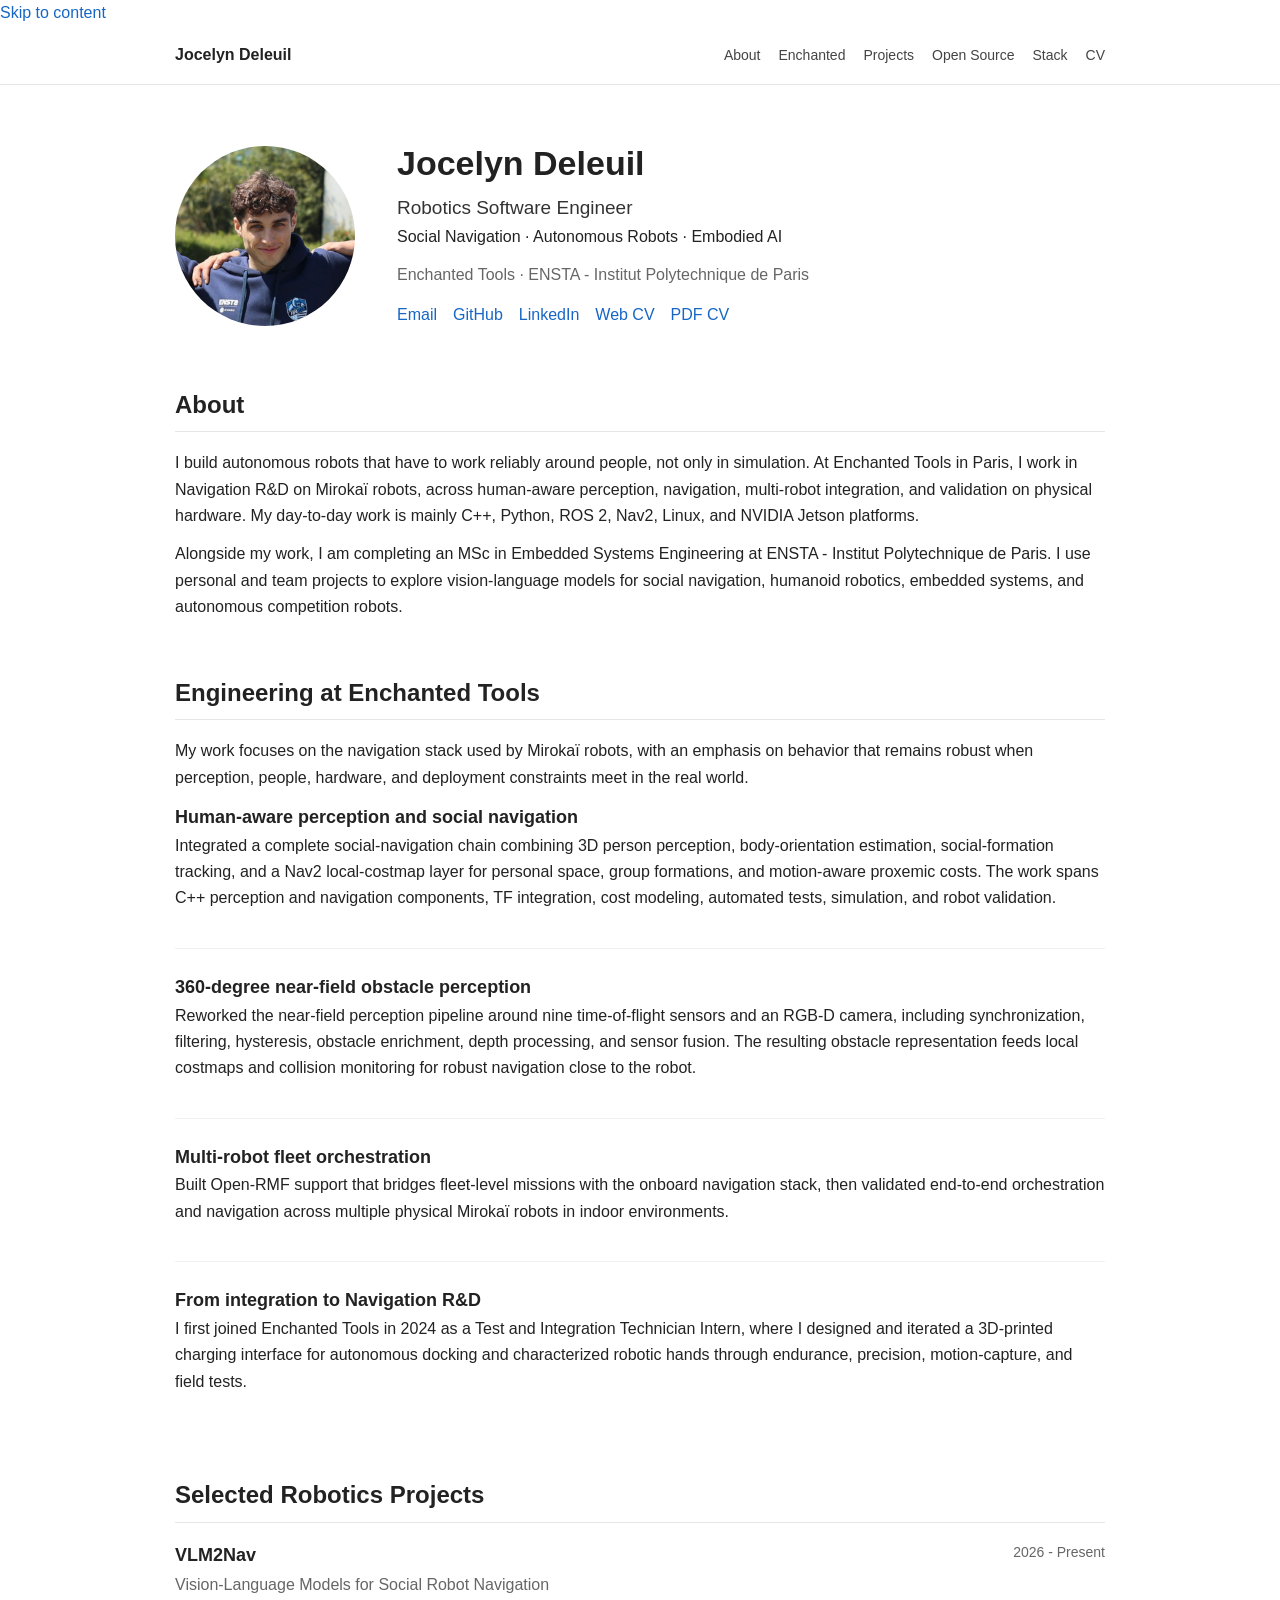
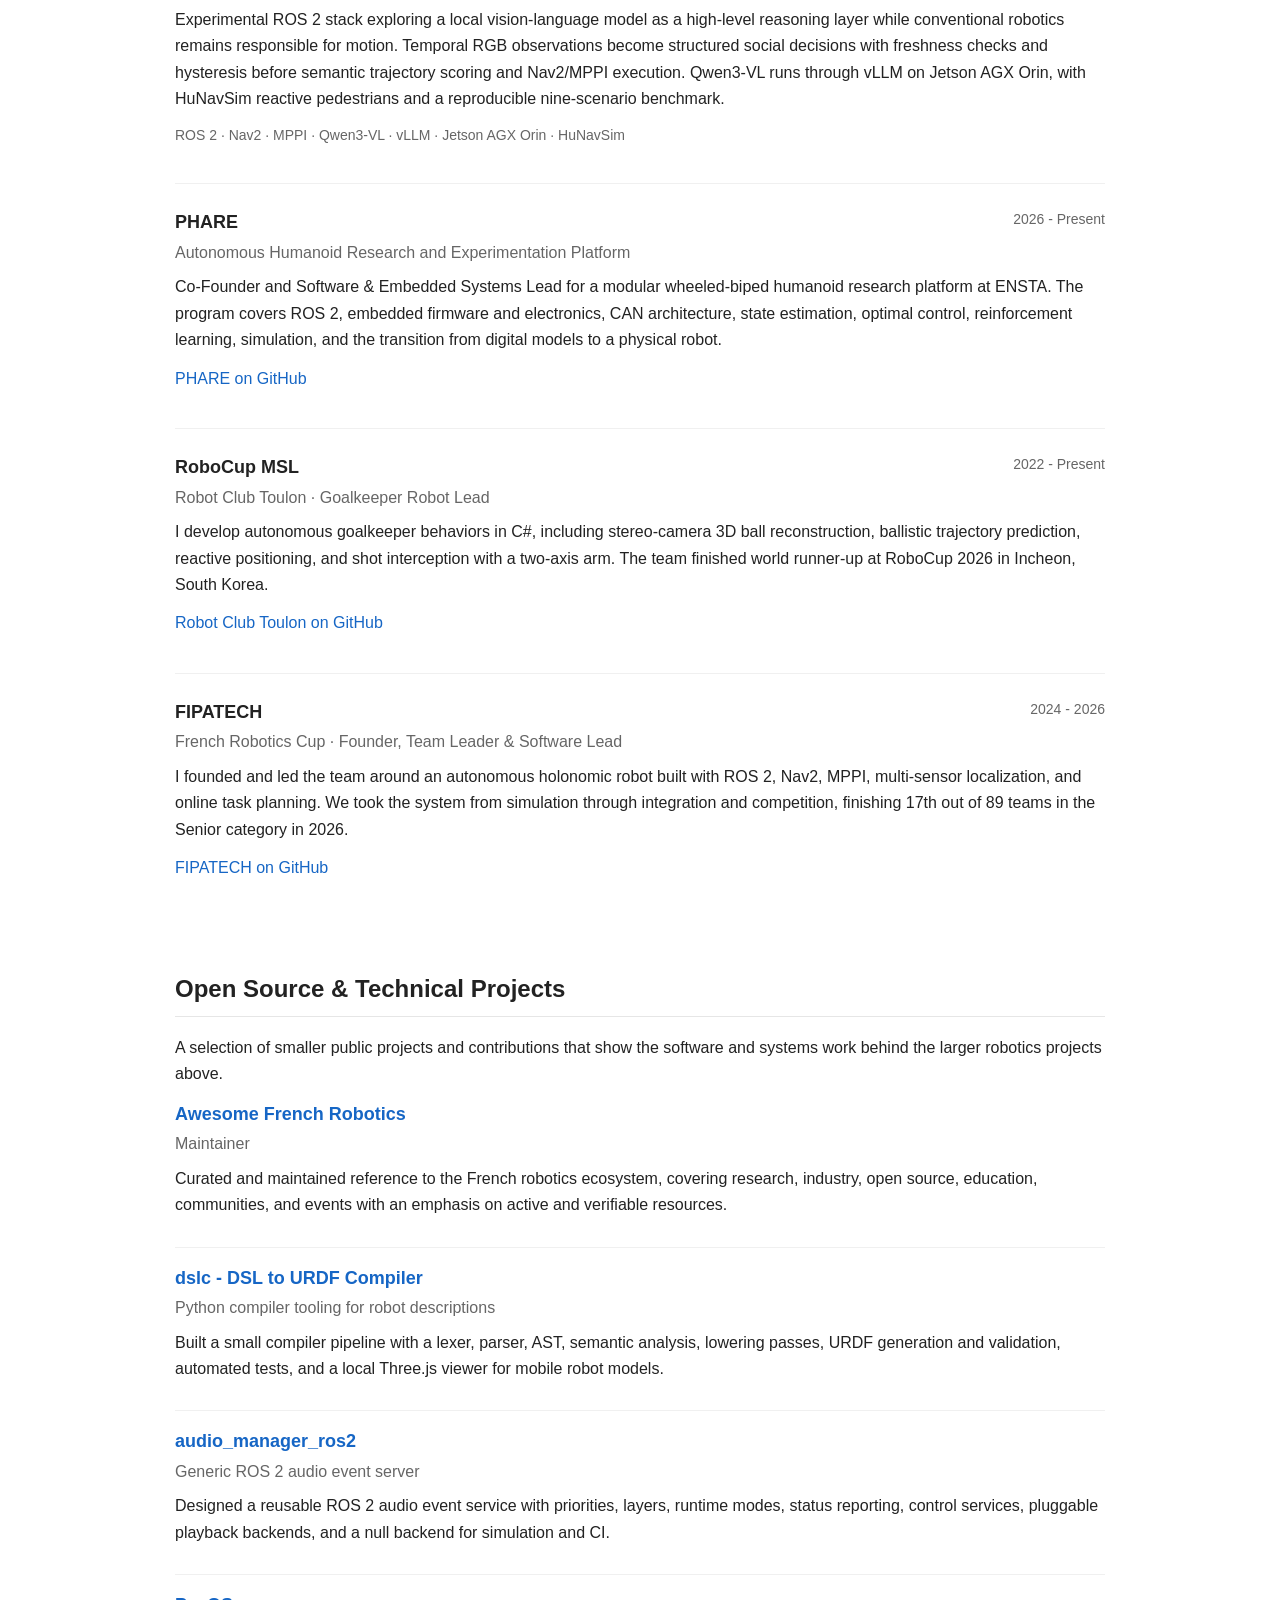
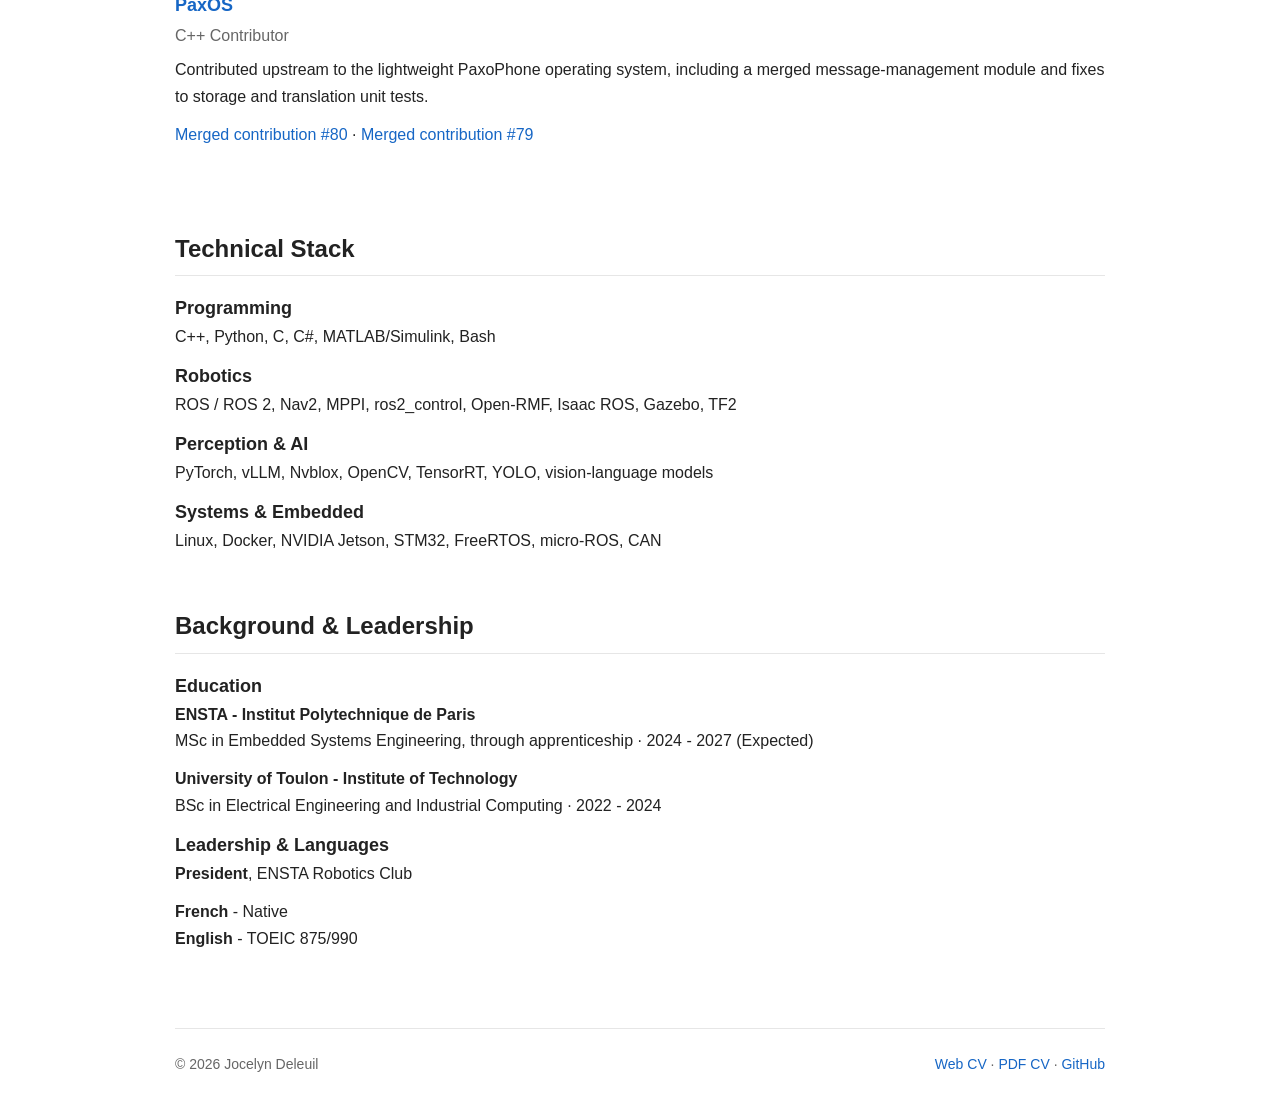
==== commit 68418864: "Refresh portfolio content and project evidence" ====
--- a/index.html
+++ b/index.html
@@ -4,21 +4,21 @@
   <meta charset="utf-8">
   <meta name="viewport" content="width=device-width, initial-scale=1">
   <title>Jocelyn Deleuil | Robotics Software Engineer</title>
-  <meta name="description" content="Jocelyn Deleuil is a Robotics Software Engineer at Enchanted Tools working on social navigation, autonomous robots, embodied AI, and ROS 2 systems.">
+  <meta name="description" content="Jocelyn Deleuil is a Robotics Software Engineer at Enchanted Tools working on human-aware navigation, perception, autonomous robots, embodied AI, and ROS 2 systems.">
   <link rel="canonical" href="https://www.jocelyn-deleuil.com/">
   <link rel="icon" type="image/png" href="/favicon.png">
 
   <meta property="og:type" content="profile">
   <meta property="og:title" content="Jocelyn Deleuil | Robotics Software Engineer">
-  <meta property="og:description" content="Robotics Software Engineer working on social navigation, autonomous robots, embodied AI, and ROS 2 systems.">
+  <meta property="og:description" content="Robotics Software Engineer working on human-aware navigation, perception, autonomous robots, embodied AI, and ROS 2 systems.">
   <meta property="og:url" content="https://www.jocelyn-deleuil.com/">
   <meta property="og:image" content="https://www.jocelyn-deleuil.com/assets/img/jocelyn-profile.jpg">
-  <meta property="og:image:alt" content="Jocelyn Deleuil">
+  <meta property="og:image:alt" content="Portrait of Jocelyn Deleuil">
   <meta property="profile:first_name" content="Jocelyn">
   <meta property="profile:last_name" content="Deleuil">
   <meta name="twitter:card" content="summary">
   <meta name="twitter:title" content="Jocelyn Deleuil | Robotics Software Engineer">
-  <meta name="twitter:description" content="Robotics Software Engineer working on social navigation, autonomous robots, embodied AI, and ROS 2 systems.">
+  <meta name="twitter:description" content="Robotics Software Engineer working on human-aware navigation, perception, autonomous robots, embodied AI, and ROS 2 systems.">
   <meta name="twitter:image" content="https://www.jocelyn-deleuil.com/assets/img/jocelyn-profile.jpg">
 
   <script type="application/ld+json">
@@ -31,7 +31,12 @@
     "jobTitle": "Robotics Software Engineer",
     "worksFor": {
       "@type": "Organization",
-      "name": "Enchanted Tools"
+      "name": "Enchanted Tools",
+      "url": "https://enchanted.tools/"
+    },
+    "affiliation": {
+      "@type": "CollegeOrUniversity",
+      "name": "ENSTA - Institut Polytechnique de Paris"
     },
     "sameAs": [
       "https://github.com/lilblueyes",
@@ -43,79 +48,87 @@
   <link rel="stylesheet" href="styles.css">
 </head>
 <body>
+  <a class="skip-link" href="#content">Skip to content</a>
+
   <header class="topbar">
     <div class="wrap nav">
       <a class="name" href="#top">Jocelyn Deleuil</a>
-      <nav aria-label="Primary">
+      <nav aria-label="Primary navigation">
         <a href="#about">About</a>
-        <a href="#work">Work</a>
+        <a href="#enchanted">Enchanted</a>
         <a href="#projects">Projects</a>
-        <a href="#background">Background</a>
+        <a href="#open-source">Open Source</a>
+        <a href="#stack">Stack</a>
         <a href="/cv.html">CV</a>
       </nav>
     </div>
   </header>
 
-  <main id="top" class="wrap">
-    <section class="profile">
-      <img class="avatar" src="assets/img/jocelyn-profile.jpg" alt="Jocelyn Deleuil">
+  <main id="content" class="wrap">
+    <section id="top" class="profile" aria-labelledby="profile-name">
+      <img class="avatar" src="assets/img/jocelyn-profile.jpg" alt="Portrait of Jocelyn Deleuil" width="180" height="180">
       <div class="profile-text">
-        <h1>Jocelyn Deleuil</h1>
+        <h1 id="profile-name">Jocelyn Deleuil</h1>
         <p class="role">Robotics Software Engineer</p>
+        <p class="focus">Social Navigation · Autonomous Robots · Embodied AI</p>
         <p class="affiliation">Enchanted Tools · ENSTA - Institut Polytechnique de Paris</p>
-        <div class="links">
+        <div class="links" aria-label="Profile links">
           <a href="mailto:jocelyn.deleuil@ensta.fr">Email</a>
-          <a href="https://github.com/lilblueyes">GitHub</a>
-          <a href="https://www.linkedin.com/in/jocelyn-deleuil/">LinkedIn</a>
-          <a href="/cv.html">CV</a>
-          <a href="/cv.pdf">PDF</a>
+          <a href="https://github.com/lilblueyes" rel="me">GitHub</a>
+          <a href="https://www.linkedin.com/in/jocelyn-deleuil/" rel="me">LinkedIn</a>
+          <a href="/cv.html">Web CV</a>
+          <a href="/cv.pdf">PDF CV</a>
         </div>
       </div>
     </section>
 
     <section id="about">
-      <h2>About Me</h2>
+      <h2>About</h2>
+      <p class="lead">
+        I build autonomous robots that have to work reliably around people, not only in simulation. At Enchanted Tools in Paris, I work in Navigation R&amp;D on Mirokaï robots, across human-aware perception, navigation, multi-robot integration, and validation on physical hardware. My day-to-day work is mainly C++, Python, ROS 2, Nav2, Linux, and NVIDIA Jetson platforms.
+      </p>
       <p>
-        I am a Robotics Software Engineer at <strong>Enchanted Tools</strong> in Paris, where I work on navigation and autonomy for Mirokaï robots. I am especially interested in how robots perceive people, understand the structure of a social scene, and move naturally and safely around humans.
-      </p>
-      <p>
-        I like working across the full robotics stack, from sensing and perception to navigation, embedded systems, integration, and validation on real robots. Most of my work is built around C++, Python, ROS 2, NVIDIA Jetson platforms, and the practical problems that appear when algorithms leave simulation and have to run reliably on hardware.
-      </p>
-      <p>
-        Alongside my work, I am completing an MSc in Embedded Systems Engineering at <strong>ENSTA - Institut Polytechnique de Paris</strong>. My current projects explore social navigation with vision-language models, humanoid robotics, and autonomous competition robots.
-      </p>
-    </section>
-
-    <section id="work">
-      <h2>What I Work On</h2>
-
-      <div class="prose-item">
-        <h3>Social navigation on Mirokaï</h3>
-        <p>
-          At Enchanted Tools, I work on the navigation R&amp;D stack used by Mirokaï robots. I have integrated a complete social-navigation pipeline combining 3D human perception, body-orientation estimation, social-formation tracking, and motion-aware proxemic cost modeling so that navigation decisions account for people rather than treating them as ordinary obstacles.
-        </p>
-        <p>
-          I also developed a 360-degree near-field perception pipeline that fuses nine time-of-flight sensors with an RGB-D camera for local costmaps and collision monitoring, and I built and validated Open-RMF fleet orchestration across multiple physical Mirokaï robots.
-        </p>
-      </div>
-
-      <div class="prose-item">
-        <h3>Embodied AI for robot navigation</h3>
-        <p>
-          I am interested in using vision-language models as a high-level reasoning layer for navigation without putting them directly in the low-level control loop. My current VLM2Nav work studies how temporal visual observations can be converted into structured social decisions that are then executed by a conventional ROS 2 navigation stack.
-        </p>
-      </div>
-
-      <div class="prose-item">
-        <h3>Building complete robotic systems</h3>
-        <p>
-          Beyond navigation, I enjoy building systems end to end: embedded firmware, CAN communication, state estimation, perception, planning, control, simulation, testing, and bring-up. I tend to use projects and competitions as a way to validate ideas against real hardware rather than stopping at isolated algorithms.
-        </p>
-      </div>
+        Alongside my work, I am completing an MSc in Embedded Systems Engineering at ENSTA - Institut Polytechnique de Paris. I use personal and team projects to explore vision-language models for social navigation, humanoid robotics, embedded systems, and autonomous competition robots.
+      </p>
+    </section>
+
+    <section id="enchanted">
+      <h2>Engineering at Enchanted Tools</h2>
+      <p class="section-intro">
+        My work focuses on the navigation stack used by Mirokaï robots, with an emphasis on behavior that remains robust when perception, people, hardware, and deployment constraints meet in the real world.
+      </p>
+
+      <article class="item">
+        <h3>Human-aware perception and social navigation</h3>
+        <p>
+          Integrated a complete social-navigation chain combining 3D person perception, body-orientation estimation, social-formation tracking, and a Nav2 local-costmap layer for personal space, group formations, and motion-aware proxemic costs. The work spans C++ perception and navigation components, TF integration, cost modeling, automated tests, simulation, and robot validation.
+        </p>
+      </article>
+
+      <article class="item">
+        <h3>360-degree near-field obstacle perception</h3>
+        <p>
+          Reworked the near-field perception pipeline around nine time-of-flight sensors and an RGB-D camera, including synchronization, filtering, hysteresis, obstacle enrichment, depth processing, and sensor fusion. The resulting obstacle representation feeds local costmaps and collision monitoring for robust navigation close to the robot.
+        </p>
+      </article>
+
+      <article class="item">
+        <h3>Multi-robot fleet orchestration</h3>
+        <p>
+          Built Open-RMF support that bridges fleet-level missions with the onboard navigation stack, then validated end-to-end orchestration and navigation across multiple physical Mirokaï robots in indoor environments.
+        </p>
+      </article>
+
+      <article class="item compact">
+        <h3>From integration to Navigation R&amp;D</h3>
+        <p>
+          I first joined Enchanted Tools in 2024 as a Test and Integration Technician Intern, where I designed and iterated a 3D-printed charging interface for autonomous docking and characterized robotic hands through endurance, precision, motion-capture, and field tests.
+        </p>
+      </article>
     </section>
 
     <section id="projects">
-      <h2>Selected Projects</h2>
+      <h2>Selected Robotics Projects</h2>
 
       <article class="item project-item">
         <div class="item-head">
@@ -126,7 +139,7 @@
           <span class="date">2026 - Present</span>
         </div>
         <p>
-          A ROS 2 and Gazebo testbed for studying social navigation with Qwen3-VL served through vLLM on Jetson AGX Orin. Temporal RGB observations are translated into structured social decisions, while Nav2 and MPPI remain responsible for motion generation and low-level control. HuNavSim provides reactive pedestrians and a reproducible nine-scenario benchmark.
+          Experimental ROS 2 stack exploring a local vision-language model as a high-level reasoning layer while conventional robotics remains responsible for motion. Temporal RGB observations become structured social decisions with freshness checks and hysteresis before semantic trajectory scoring and Nav2/MPPI execution. Qwen3-VL runs through vLLM on Jetson AGX Orin, with HuNavSim reactive pedestrians and a reproducible nine-scenario benchmark.
         </p>
         <p class="meta">ROS 2 · Nav2 · MPPI · Qwen3-VL · vLLM · Jetson AGX Orin · HuNavSim</p>
       </article>
@@ -140,8 +153,9 @@
           <span class="date">2026 - Present</span>
         </div>
         <p>
-          I co-founded PHARE and lead software and embedded systems for a modular wheeled-biped humanoid research platform at ENSTA. The project covers ROS 2, embedded firmware and electronics, CAN architecture, state estimation, optimal control, reinforcement learning, simulation, and the transition from digital models to a physical robot.
-        </p>
+          Co-Founder and Software &amp; Embedded Systems Lead for a modular wheeled-biped humanoid research platform at ENSTA. The program covers ROS 2, embedded firmware and electronics, CAN architecture, state estimation, optimal control, reinforcement learning, simulation, and the transition from digital models to a physical robot.
+        </p>
+        <p class="item-links"><a href="https://github.com/phare-ensta">PHARE on GitHub</a></p>
       </article>
 
       <article class="item project-item">
@@ -155,6 +169,7 @@
         <p>
           I develop autonomous goalkeeper behaviors in C#, including stereo-camera 3D ball reconstruction, ballistic trajectory prediction, reactive positioning, and shot interception with a two-axis arm. The team finished world runner-up at RoboCup 2026 in Incheon, South Korea.
         </p>
+        <p class="item-links"><a href="https://github.com/robot-club-toulon">Robot Club Toulon on GitHub</a></p>
       </article>
 
       <article class="item project-item">
@@ -168,23 +183,108 @@
         <p>
           I founded and led the team around an autonomous holonomic robot built with ROS 2, Nav2, MPPI, multi-sensor localization, and online task planning. We took the system from simulation through integration and competition, finishing 17th out of 89 teams in the Senior category in 2026.
         </p>
-      </article>
+        <p class="item-links"><a href="https://github.com/FIPATECH">FIPATECH on GitHub</a></p>
+      </article>
+    </section>
+
+    <section id="open-source">
+      <h2>Open Source &amp; Technical Projects</h2>
+      <p class="section-intro">
+        A selection of smaller public projects and contributions that show the software and systems work behind the larger robotics projects above.
+      </p>
+
+      <article class="item compact">
+        <div class="item-head">
+          <div>
+            <h3><a href="https://github.com/lilblueyes/awesome-french-robotics">Awesome French Robotics</a></h3>
+            <p class="sub">Maintainer</p>
+          </div>
+        </div>
+        <p>
+          Curated and maintained reference to the French robotics ecosystem, covering research, industry, open source, education, communities, and events with an emphasis on active and verifiable resources.
+        </p>
+      </article>
+
+      <article class="item compact">
+        <div class="item-head">
+          <div>
+            <h3><a href="https://github.com/lilblueyes/dsl-to-urdf-compiler">dslc - DSL to URDF Compiler</a></h3>
+            <p class="sub">Python compiler tooling for robot descriptions</p>
+          </div>
+        </div>
+        <p>
+          Built a small compiler pipeline with a lexer, parser, AST, semantic analysis, lowering passes, URDF generation and validation, automated tests, and a local Three.js viewer for mobile robot models.
+        </p>
+      </article>
+
+      <article class="item compact">
+        <div class="item-head">
+          <div>
+            <h3><a href="https://github.com/lilblueyes/audio_manager_ros2">audio_manager_ros2</a></h3>
+            <p class="sub">Generic ROS 2 audio event server</p>
+          </div>
+        </div>
+        <p>
+          Designed a reusable ROS 2 audio event service with priorities, layers, runtime modes, status reporting, control services, pluggable playback backends, and a null backend for simulation and CI.
+        </p>
+      </article>
+
+      <article class="item compact">
+        <div class="item-head">
+          <div>
+            <h3><a href="https://github.com/paxo-phone/PaxOS-9">PaxOS</a></h3>
+            <p class="sub">C++ Contributor</p>
+          </div>
+        </div>
+        <p>
+          Contributed upstream to the lightweight PaxoPhone operating system, including a merged message-management module and fixes to storage and translation unit tests.
+        </p>
+        <p class="item-links"><a href="https://github.com/paxo-phone/PaxOS-9/pull/80">Merged contribution #80</a> · <a href="https://github.com/paxo-phone/PaxOS-9/pull/79">Merged contribution #79</a></p>
+      </article>
+    </section>
+
+    <section id="stack">
+      <h2>Technical Stack</h2>
+      <div class="stack-grid">
+        <div class="stack-group">
+          <h3>Programming</h3>
+          <p>C++, Python, C, C#, MATLAB/Simulink, Bash</p>
+        </div>
+        <div class="stack-group">
+          <h3>Robotics</h3>
+          <p>ROS / ROS 2, Nav2, MPPI, ros2_control, Open-RMF, Isaac ROS, Gazebo, TF2</p>
+        </div>
+        <div class="stack-group">
+          <h3>Perception &amp; AI</h3>
+          <p>PyTorch, vLLM, Nvblox, OpenCV, TensorRT, YOLO, vision-language models</p>
+        </div>
+        <div class="stack-group">
+          <h3>Systems &amp; Embedded</h3>
+          <p>Linux, Docker, NVIDIA Jetson, STM32, FreeRTOS, micro-ROS, CAN</p>
+        </div>
+      </div>
     </section>
 
     <section id="background">
-      <h2>Background</h2>
-      <p>
-        Before joining the Navigation R&amp;D team at Enchanted Tools, I worked there as a Test and Integration Technician Intern in 2024. I designed and iterated a 3D-printed charging interface for autonomous docking and characterized seven pairs of robotic hands through endurance, precision, motion-capture, and field tests.
-      </p>
-      <p>
-        I study embedded systems engineering at ENSTA through apprenticeship after completing a BSc in Electrical Engineering and Industrial Computing at the University of Toulon. I am also President of the ENSTA Robotics Club, a maintainer of Awesome French Robotics, and a C++ contributor to PaxOS.
-      </p>
+      <h2>Background &amp; Leadership</h2>
+      <div class="background-grid">
+        <div>
+          <h3>Education</h3>
+          <p><strong>ENSTA - Institut Polytechnique de Paris</strong><br>MSc in Embedded Systems Engineering, through apprenticeship · 2024 - 2027 (Expected)</p>
+          <p><strong>University of Toulon - Institute of Technology</strong><br>BSc in Electrical Engineering and Industrial Computing · 2022 - 2024</p>
+        </div>
+        <div>
+          <h3>Leadership &amp; Languages</h3>
+          <p><strong>President</strong>, ENSTA Robotics Club</p>
+          <p><strong>French</strong> - Native<br><strong>English</strong> - TOEIC 875/990</p>
+        </div>
+      </div>
     </section>
   </main>
 
   <footer class="wrap footer">
     <span>© 2026 Jocelyn Deleuil</span>
-    <span><a href="/cv.html">Web CV</a> · <a href="/cv.pdf">PDF CV</a></span>
+    <span><a href="/cv.html">Web CV</a> · <a href="/cv.pdf">PDF CV</a> · <a href="https://github.com/lilblueyes">GitHub</a></span>
   </footer>
 </body>
 </html>
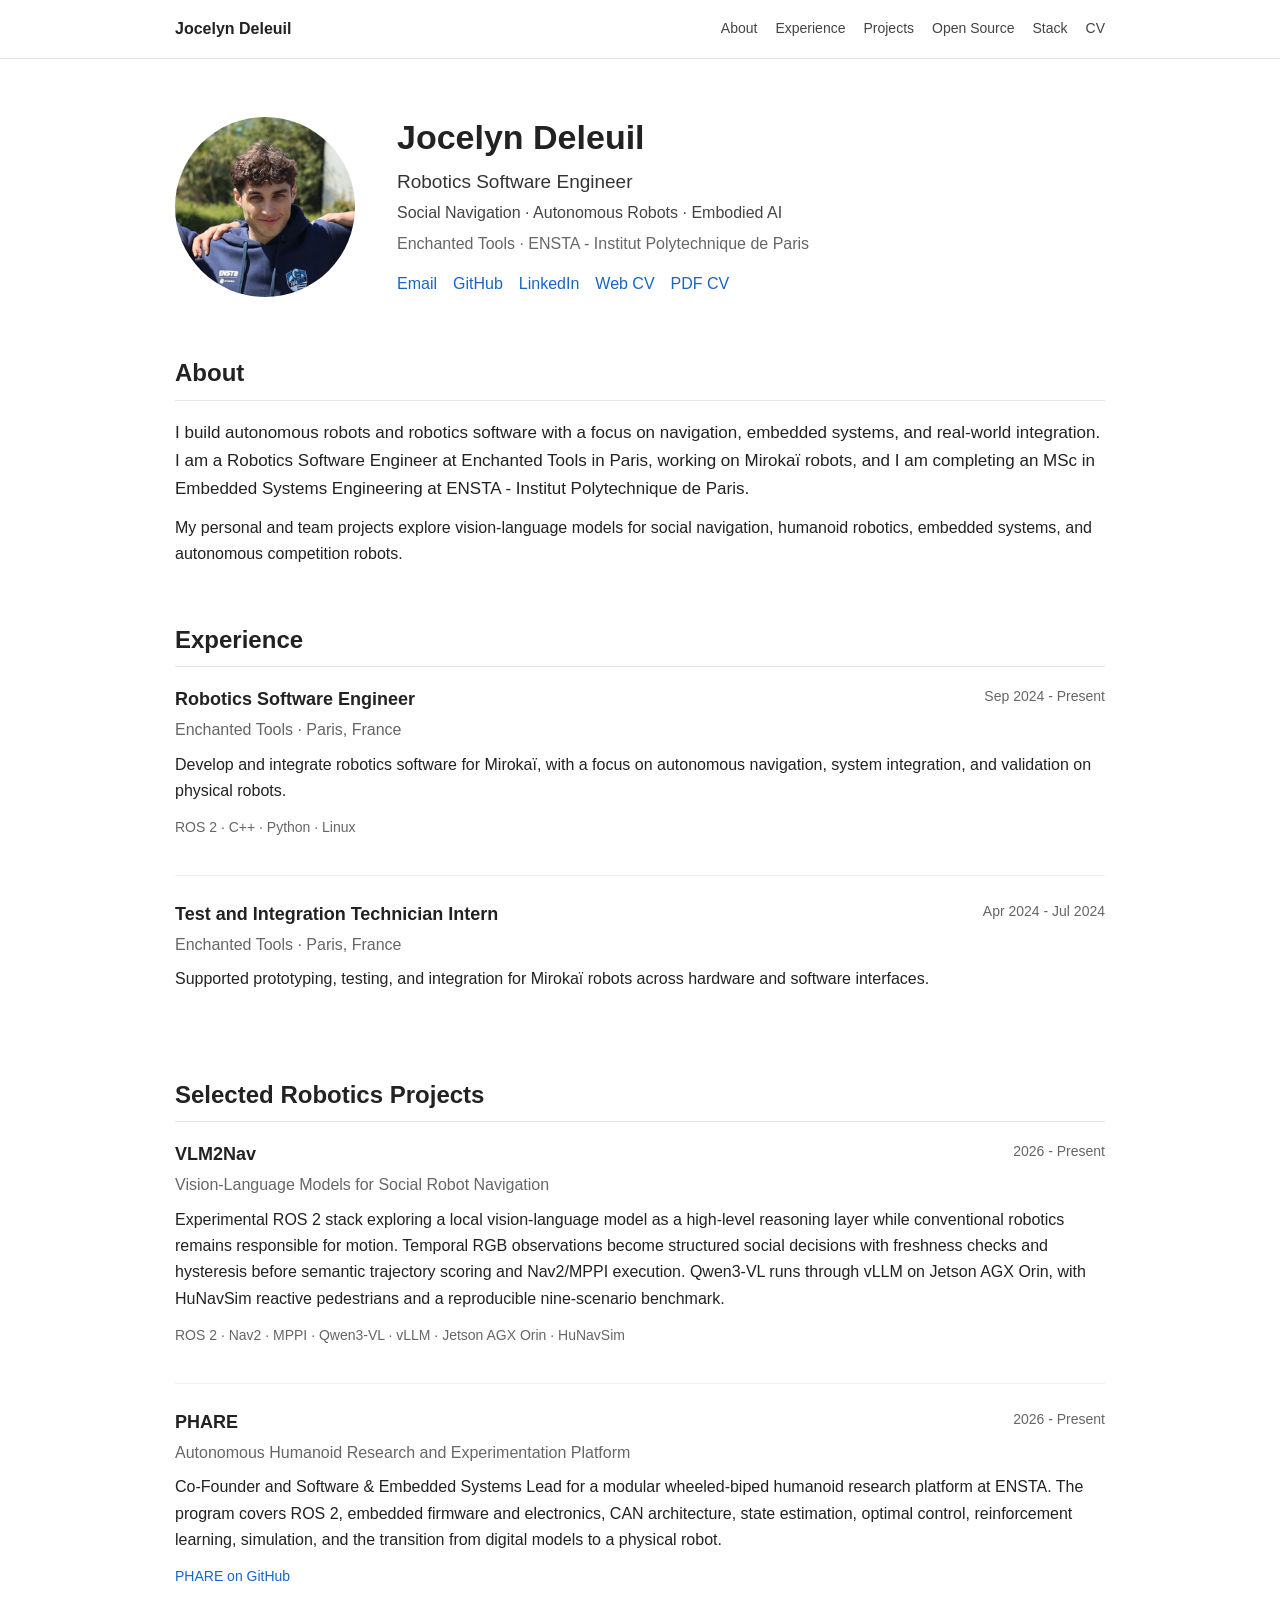
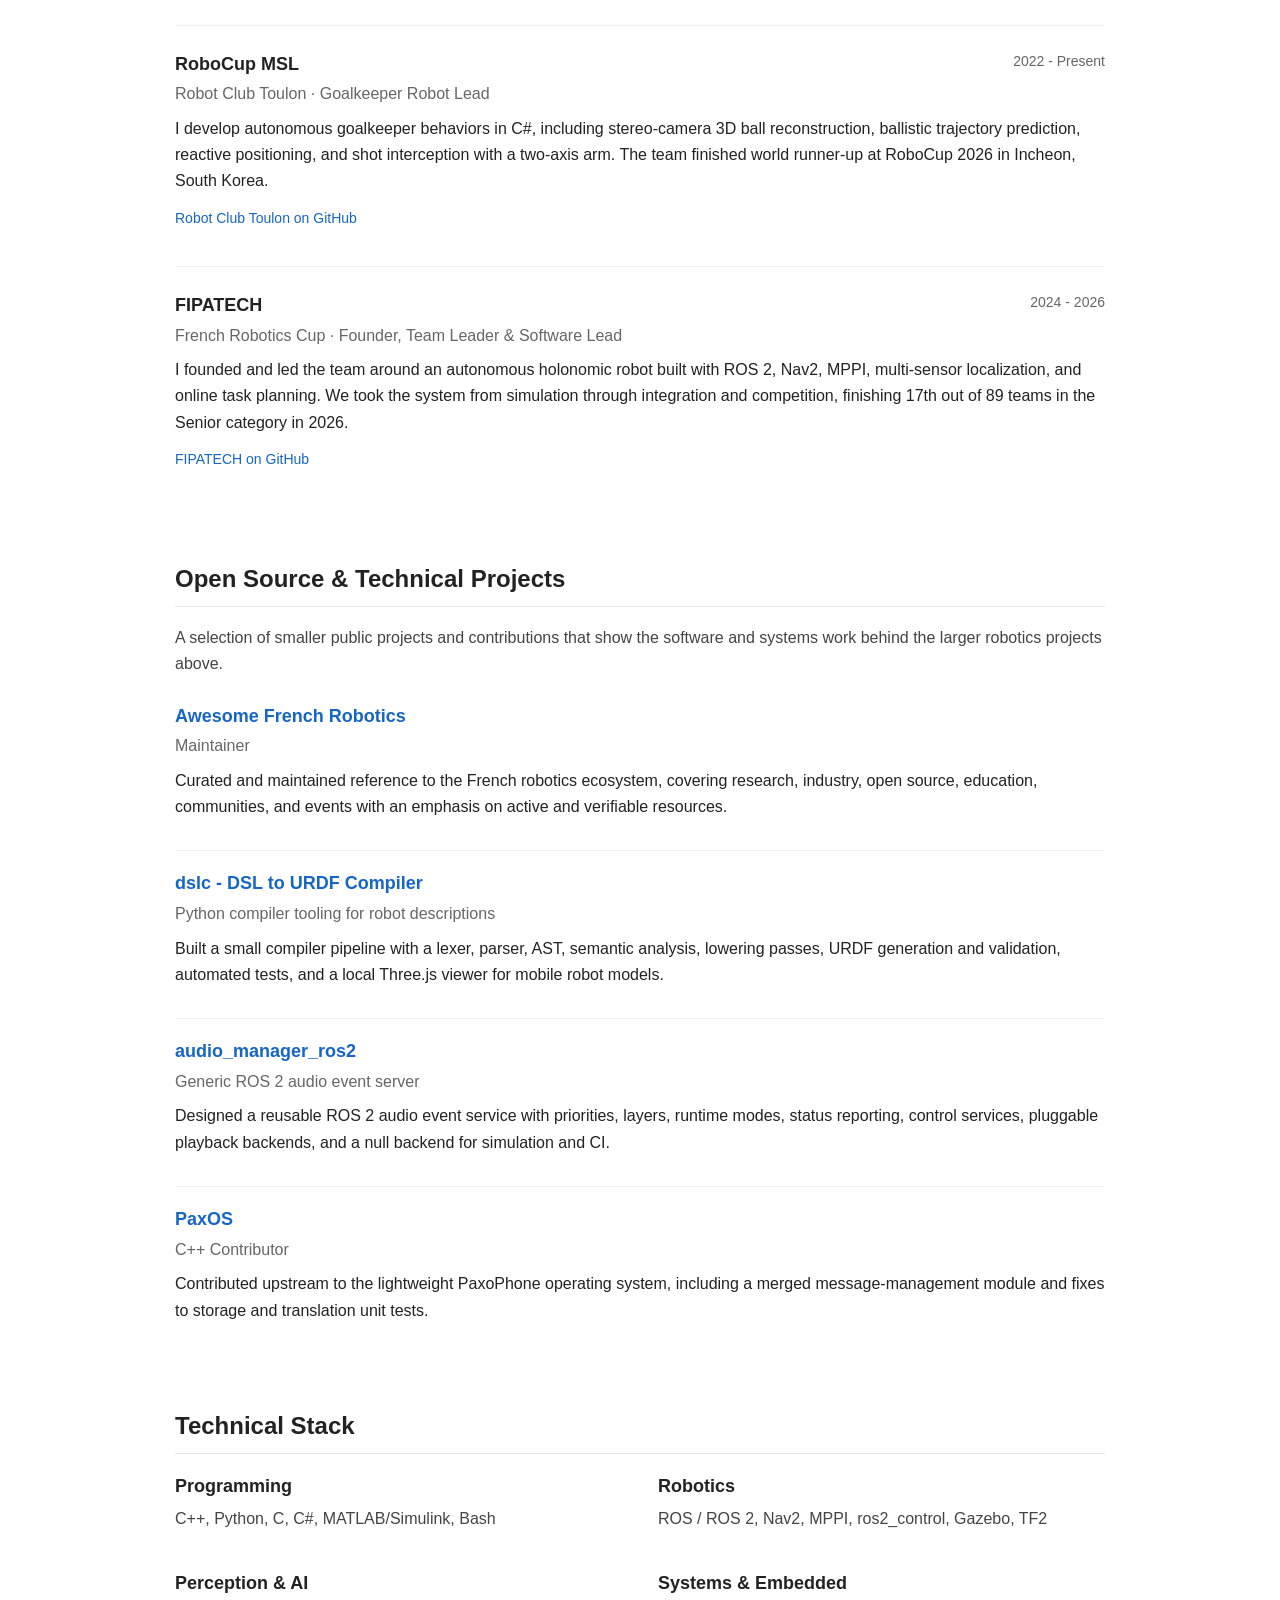
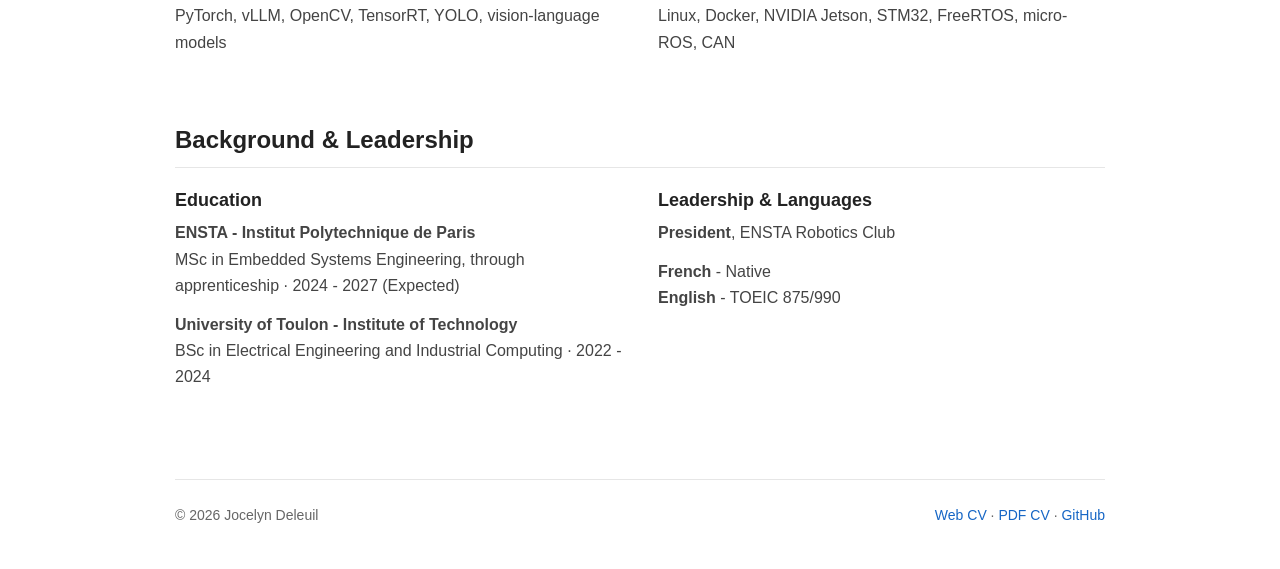
==== commit 799c62bc: "Sanitize professional experience and simplify portfolio" ====
--- a/index.html
+++ b/index.html
@@ -4,13 +4,13 @@
   <meta charset="utf-8">
   <meta name="viewport" content="width=device-width, initial-scale=1">
   <title>Jocelyn Deleuil | Robotics Software Engineer</title>
-  <meta name="description" content="Jocelyn Deleuil is a Robotics Software Engineer at Enchanted Tools working on human-aware navigation, perception, autonomous robots, embodied AI, and ROS 2 systems.">
+  <meta name="description" content="Jocelyn Deleuil is a Robotics Software Engineer and ENSTA student focused on autonomous robots, social navigation, embedded systems, and ROS 2.">
   <link rel="canonical" href="https://www.jocelyn-deleuil.com/">
   <link rel="icon" type="image/png" href="/favicon.png">
 
   <meta property="og:type" content="profile">
   <meta property="og:title" content="Jocelyn Deleuil | Robotics Software Engineer">
-  <meta property="og:description" content="Robotics Software Engineer working on human-aware navigation, perception, autonomous robots, embodied AI, and ROS 2 systems.">
+  <meta property="og:description" content="Robotics Software Engineer focused on autonomous robots, social navigation, embedded systems, and ROS 2.">
   <meta property="og:url" content="https://www.jocelyn-deleuil.com/">
   <meta property="og:image" content="https://www.jocelyn-deleuil.com/assets/img/jocelyn-profile.jpg">
   <meta property="og:image:alt" content="Portrait of Jocelyn Deleuil">
@@ -18,7 +18,7 @@
   <meta property="profile:last_name" content="Deleuil">
   <meta name="twitter:card" content="summary">
   <meta name="twitter:title" content="Jocelyn Deleuil | Robotics Software Engineer">
-  <meta name="twitter:description" content="Robotics Software Engineer working on human-aware navigation, perception, autonomous robots, embodied AI, and ROS 2 systems.">
+  <meta name="twitter:description" content="Robotics Software Engineer focused on autonomous robots, social navigation, embedded systems, and ROS 2.">
   <meta name="twitter:image" content="https://www.jocelyn-deleuil.com/assets/img/jocelyn-profile.jpg">
 
   <script type="application/ld+json">
@@ -55,7 +55,7 @@
       <a class="name" href="#top">Jocelyn Deleuil</a>
       <nav aria-label="Primary navigation">
         <a href="#about">About</a>
-        <a href="#enchanted">Enchanted</a>
+        <a href="#experience">Experience</a>
         <a href="#projects">Projects</a>
         <a href="#open-source">Open Source</a>
         <a href="#stack">Stack</a>
@@ -85,44 +85,40 @@
     <section id="about">
       <h2>About</h2>
       <p class="lead">
-        I build autonomous robots that have to work reliably around people, not only in simulation. At Enchanted Tools in Paris, I work in Navigation R&amp;D on Mirokaï robots, across human-aware perception, navigation, multi-robot integration, and validation on physical hardware. My day-to-day work is mainly C++, Python, ROS 2, Nav2, Linux, and NVIDIA Jetson platforms.
+        I build autonomous robots and robotics software with a focus on navigation, embedded systems, and real-world integration. I am a Robotics Software Engineer at Enchanted Tools in Paris, working on Mirokaï robots, and I am completing an MSc in Embedded Systems Engineering at ENSTA - Institut Polytechnique de Paris.
       </p>
       <p>
-        Alongside my work, I am completing an MSc in Embedded Systems Engineering at ENSTA - Institut Polytechnique de Paris. I use personal and team projects to explore vision-language models for social navigation, humanoid robotics, embedded systems, and autonomous competition robots.
+        My personal and team projects explore vision-language models for social navigation, humanoid robotics, embedded systems, and autonomous competition robots.
       </p>
     </section>
 
-    <section id="enchanted">
-      <h2>Engineering at Enchanted Tools</h2>
-      <p class="section-intro">
-        My work focuses on the navigation stack used by Mirokaï robots, with an emphasis on behavior that remains robust when perception, people, hardware, and deployment constraints meet in the real world.
-      </p>
+    <section id="experience">
+      <h2>Experience</h2>
 
       <article class="item">
-        <h3>Human-aware perception and social navigation</h3>
-        <p>
-          Integrated a complete social-navigation chain combining 3D person perception, body-orientation estimation, social-formation tracking, and a Nav2 local-costmap layer for personal space, group formations, and motion-aware proxemic costs. The work spans C++ perception and navigation components, TF integration, cost modeling, automated tests, simulation, and robot validation.
-        </p>
-      </article>
-
-      <article class="item">
-        <h3>360-degree near-field obstacle perception</h3>
-        <p>
-          Reworked the near-field perception pipeline around nine time-of-flight sensors and an RGB-D camera, including synchronization, filtering, hysteresis, obstacle enrichment, depth processing, and sensor fusion. The resulting obstacle representation feeds local costmaps and collision monitoring for robust navigation close to the robot.
-        </p>
-      </article>
-
-      <article class="item">
-        <h3>Multi-robot fleet orchestration</h3>
-        <p>
-          Built Open-RMF support that bridges fleet-level missions with the onboard navigation stack, then validated end-to-end orchestration and navigation across multiple physical Mirokaï robots in indoor environments.
-        </p>
-      </article>
-
-      <article class="item compact">
-        <h3>From integration to Navigation R&amp;D</h3>
-        <p>
-          I first joined Enchanted Tools in 2024 as a Test and Integration Technician Intern, where I designed and iterated a 3D-printed charging interface for autonomous docking and characterized robotic hands through endurance, precision, motion-capture, and field tests.
+        <div class="item-head">
+          <div>
+            <h3>Robotics Software Engineer</h3>
+            <p class="sub">Enchanted Tools · Paris, France</p>
+          </div>
+          <span class="date">Sep 2024 - Present</span>
+        </div>
+        <p>
+          Develop and integrate robotics software for Mirokaï, with a focus on autonomous navigation, system integration, and validation on physical robots.
+        </p>
+        <p class="meta">ROS 2 · C++ · Python · Linux</p>
+      </article>
+
+      <article class="item compact">
+        <div class="item-head">
+          <div>
+            <h3>Test and Integration Technician Intern</h3>
+            <p class="sub">Enchanted Tools · Paris, France</p>
+          </div>
+          <span class="date">Apr 2024 - Jul 2024</span>
+        </div>
+        <p>
+          Supported prototyping, testing, and integration for Mirokaï robots across hardware and software interfaces.
         </p>
       </article>
     </section>
@@ -239,7 +235,6 @@
         <p>
           Contributed upstream to the lightweight PaxoPhone operating system, including a merged message-management module and fixes to storage and translation unit tests.
         </p>
-        <p class="item-links"><a href="https://github.com/paxo-phone/PaxOS-9/pull/80">Merged contribution #80</a> · <a href="https://github.com/paxo-phone/PaxOS-9/pull/79">Merged contribution #79</a></p>
       </article>
     </section>
 
@@ -252,11 +247,11 @@
         </div>
         <div class="stack-group">
           <h3>Robotics</h3>
-          <p>ROS / ROS 2, Nav2, MPPI, ros2_control, Open-RMF, Isaac ROS, Gazebo, TF2</p>
+          <p>ROS / ROS 2, Nav2, MPPI, ros2_control, Gazebo, TF2</p>
         </div>
         <div class="stack-group">
           <h3>Perception &amp; AI</h3>
-          <p>PyTorch, vLLM, Nvblox, OpenCV, TensorRT, YOLO, vision-language models</p>
+          <p>PyTorch, vLLM, OpenCV, TensorRT, YOLO, vision-language models</p>
         </div>
         <div class="stack-group">
           <h3>Systems &amp; Embedded</h3>
--- a/styles.css
+++ b/styles.css
@@ -19,6 +19,23 @@
 
 a { color: var(--link); text-decoration: none; }
 a:hover { text-decoration: underline; }
+a:focus-visible {
+  outline: 2px solid var(--link);
+  outline-offset: 3px;
+  border-radius: 2px;
+}
+
+.skip-link {
+  position: fixed;
+  left: 16px;
+  top: 12px;
+  z-index: 100;
+  padding: 8px 12px;
+  background: #fff;
+  border: 1px solid var(--border);
+  transform: translateY(-200%);
+}
+.skip-link:focus { transform: translateY(0); }
 
 .wrap {
   width: min(calc(100% - 40px), var(--max-width));
@@ -44,16 +61,19 @@
 .name {
   color: var(--text);
   font-weight: 650;
+  white-space: nowrap;
 }
 
 nav {
   display: flex;
   gap: 18px;
   flex-wrap: wrap;
+  justify-content: flex-end;
 }
 nav a { color: #444; font-size: 14px; }
 
 main { padding: 58px 0 24px; }
+section { margin: 0 0 52px; scroll-margin-top: 82px; }
 
 .profile {
   display: grid;
@@ -83,6 +103,11 @@
   color: #333;
 }
 
+.focus {
+  margin: 3px 0 0;
+  color: #444;
+}
+
 .affiliation {
   margin: 4px 0 0;
   color: var(--muted);
@@ -94,8 +119,6 @@
   gap: 16px;
   flex-wrap: wrap;
 }
-
-section { margin: 0 0 52px; }
 
 h2 {
   font-size: 24px;
@@ -112,10 +135,8 @@
 }
 
 p { margin: 0 0 12px; }
-
-.prose-item { margin: 0 0 30px; }
-.prose-item:last-child { margin-bottom: 0; }
-.prose-item h3 { margin-bottom: 7px; }
+.lead { font-size: 17px; }
+.section-intro { color: #444; margin-bottom: 24px; }
 
 .item {
   padding: 0 0 24px;
@@ -123,7 +144,7 @@
   border-bottom: 1px solid #f0f0f0;
 }
 .item:last-child { border-bottom: 0; margin-bottom: 0; }
-.item.compact { padding-bottom: 16px; margin-bottom: 16px; }
+.item.compact { padding-bottom: 18px; margin-bottom: 18px; }
 
 .item-head {
   display: flex;
@@ -144,17 +165,34 @@
   font-size: 14px;
 }
 
+.meta {
+  color: var(--muted);
+  font-size: 14px;
+  margin-top: 8px;
+}
+
+.item-links {
+  font-size: 14px;
+  margin-top: 8px;
+}
+
+.stack-grid,
+.background-grid {
+  display: grid;
+  grid-template-columns: repeat(2, minmax(0, 1fr));
+  gap: 24px 36px;
+}
+
+.stack-group h3,
+.background-grid h3 { margin-bottom: 5px; }
+.stack-group p,
+.background-grid p { color: #444; }
+
 ul {
   margin: 10px 0 0;
   padding-left: 22px;
 }
 li { margin-bottom: 5px; }
-
-.meta {
-  color: var(--muted);
-  font-size: 14px;
-  margin-top: 8px;
-}
 
 .footer {
   display: flex;
@@ -172,9 +210,7 @@
   line-height: 1.48;
 }
 
-.cv-topbar {
-  border-bottom: 1px solid var(--border);
-}
+.cv-topbar { border-bottom: 1px solid var(--border); }
 
 .cv-nav {
   min-height: 52px;
@@ -184,9 +220,7 @@
   font-size: 14px;
 }
 
-.cv {
-  padding: 38px 0 20px;
-}
+.cv { padding: 38px 0 20px; }
 
 .cv-header {
   display: flex;
@@ -195,20 +229,6 @@
   gap: 32px;
   padding-bottom: 20px;
   border-bottom: 2px solid #222;
-}
-
-.cv-identity {
-  display: flex;
-  align-items: center;
-  gap: 18px;
-}
-
-.cv-photo {
-  width: 88px;
-  height: 88px;
-  object-fit: cover;
-  border-radius: 50%;
-  flex: 0 0 auto;
 }
 
 .cv-header h1 {
@@ -237,9 +257,7 @@
   line-height: 1.45;
 }
 
-.cv-section {
-  margin: 24px 0 0;
-}
+.cv-section { margin: 24px 0 0; }
 
 .cv-section h2 {
   font-size: 18px;
@@ -299,17 +317,20 @@
 }
 
 @media (max-width: 720px) {
-  .nav { align-items: flex-start; flex-direction: column; padding: 14px 0; }
-  nav { gap: 12px; }
+  .wrap { width: min(calc(100% - 28px), var(--max-width)); }
+  .nav { align-items: flex-start; flex-direction: column; padding: 13px 0; gap: 8px; }
+  nav { gap: 8px 14px; justify-content: flex-start; }
   main { padding-top: 38px; }
+  section { scroll-margin-top: 128px; }
   .profile { grid-template-columns: 1fr; gap: 22px; }
   .avatar { width: 145px; height: 145px; }
   .item-head { flex-direction: column; gap: 4px; }
   .date { white-space: normal; }
+  .stack-grid,
+  .background-grid { grid-template-columns: 1fr; gap: 12px; }
   .footer { flex-direction: column; }
 
-  .cv-header,
-  .cv-identity { flex-direction: column; }
+  .cv-header { flex-direction: column; gap: 14px; }
   .cv-contact { align-items: flex-start; }
   .cv-row { grid-template-columns: 1fr; gap: 3px; }
   .cv-row > div:last-child { text-align: left; }
@@ -317,16 +338,19 @@
   .cv-project > span { position: static; display: block; margin-top: 2px; }
 }
 
+@media (prefers-reduced-motion: reduce) {
+  html { scroll-behavior: auto; }
+}
+
 @media print {
   @page { size: A4; margin: 7mm 9mm; }
   html, body { background: #fff; }
   body { font-size: 9pt; line-height: 1.29; }
-  .no-print, .topbar, .footer, .cv-topbar, .cv-footer { display: none !important; }
+  .no-print, .skip-link, .topbar, .footer, .cv-topbar, .cv-footer { display: none !important; }
   .wrap { width: 100%; max-width: none; }
   main, .cv { padding: 0; }
 
   .cv-header { gap: 18px; padding-bottom: 8px; }
-  .cv-photo { width: 58px; height: 58px; }
   .cv-header h1 { font-size: 21pt; }
   .cv-role { font-size: 9.8pt; }
   .cv-location, .cv-contact, .cv-row > div:last-child, .cv-project > span { font-size: 8.1pt; }
